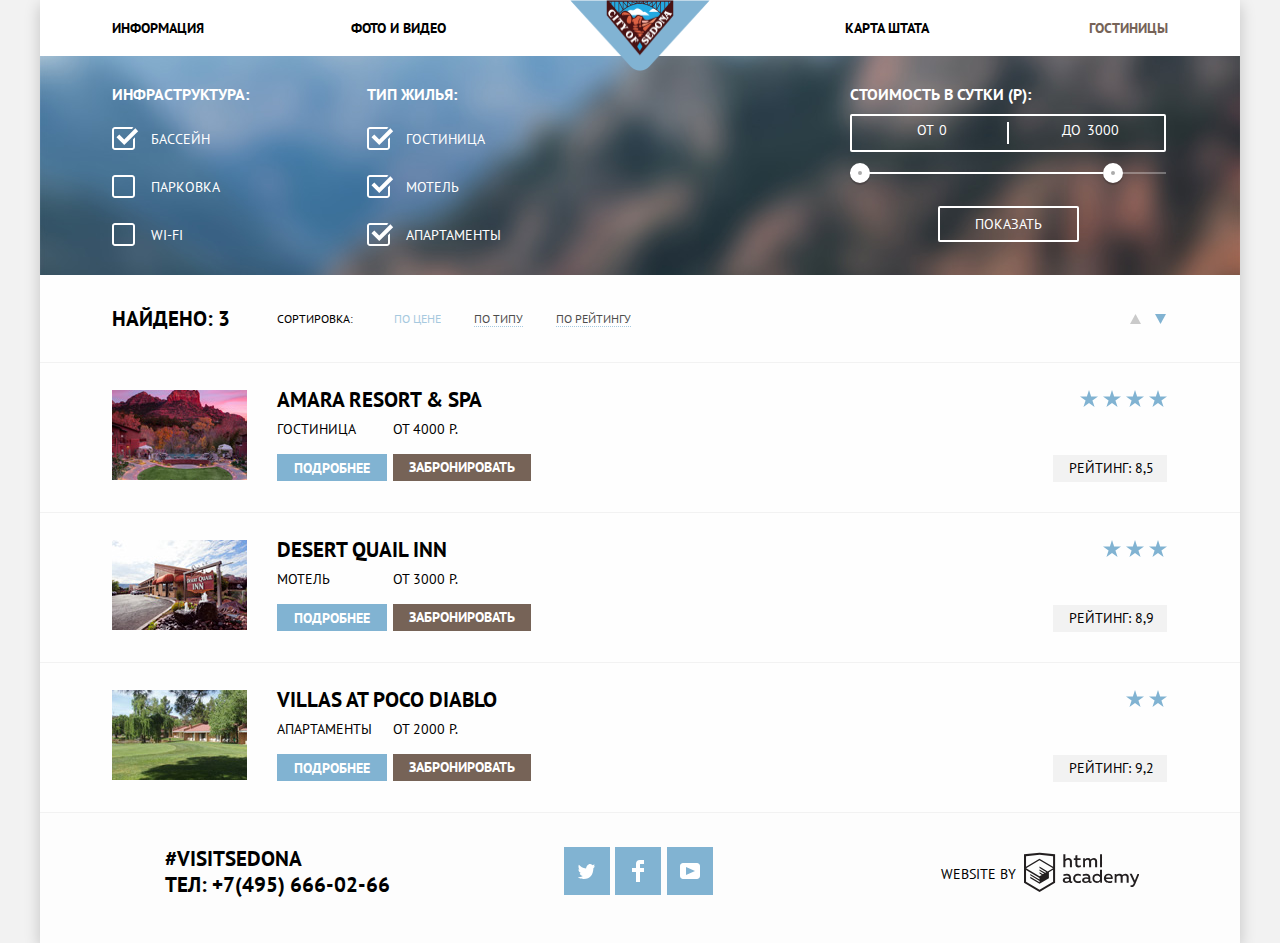
==== sedona-hotels.html @ 686f6429 "футер переполнение" ====
<!DOCTYPE html>
<html lang="ru">
  <head>
    <meta charset="utf-8">
    <title>HTML Academy: отели Седоны</title>
    <link href="https://fonts.googleapis.com/css?family=PT+Sans:400,700&display=swap&subset=cyrillic" rel="stylesheet">
    <link href="css/normalize.css" rel="stylesheet">
    <link href="css/style.css" rel="stylesheet">
  </head>

  <body>
    <div class="container">
      <header>
        <nav class="main-navigation">
          <a class="main-header-logo" href="index.html"><img src="img/logo/logo.png" width="140" height="71" alt="City of Sedona"></a>
          <ul class="site-navigation">
            <li><a href="#">Информация</a></li>
            <li><a href="#">Фото и видео</a></li>
            <li><a href="#">Карта штата</a></li>
            <li class="nav-selected">Гостиницы</li>
          </ul>
        </nav>
      </header>
      <main>
        <h1 class="visually-hidden">Гостиницы Седоны</h1>
        <section class="filter-form">
          <h2 class="visually-hidden">Фильтр гостиниц</h2>
            <form action="sedona-hotels.html" method="get">
              <fieldset>
                <legend>Инфраструктура:</legend>
                <div class="filter-item">
                  <label for="pool" class="form-checkbox">Бассейн
                    <input id="pool" type="checkbox" name="pool" class="visually-hidden" checked>
                    <span class="checkbox-indicator"></span>
                  </label>
                </div>
                <div class="filter-item">
                <label for="parking" class="form-checkbox">Парковка
                  <input id="parking" type="checkbox" class="visually-hidden" name="parking">
                  <span class="checkbox-indicator"></span>
                </label>
                </div>
                <div class="filter-item">
                <label for="wi-fi" class="form-checkbox">Wi-Fi
                    <input id="wi-fi" type="checkbox" class="visually-hidden" name="wi-fi">
                    <span class="checkbox-indicator"></span>
                </label>
                </div>
              </fieldset>
              <fieldset>
                <legend>Тип жилья:</legend>
                <div class="filter-item">
                <label for="hotel" class="form-checkbox">Гостиница
                  <input id="hotel" type="checkbox" class="visually-hidden" name="hotel" checked>
                  <span class="checkbox-indicator"></span>
                </label>
                </div>
                <div class="filter-item">
                <label for="motel" class="form-checkbox">Мотель
                  <input id="motel" type="checkbox" class="visually-hidden" name="motel" checked>
                  <span class="checkbox-indicator"></span>
                </label>
                </div>
                <div class="filter-item">
                <label for="apartments" class="form-checkbox">Апартаменты
                  <input id="apartments" type="checkbox" class="visually-hidden" name="apartments" checked>
                  <span class="checkbox-indicator"></span>
                </label>
                </div>
              </fieldset>
              <div class="filter-range">
                <div class="filter-range-title">
                  <p>Стоимость в сутки (р):</p>
                </div>
                <div class="price-controls">
                  <label class="min-price" for="initial-number">от <input id="initial-number" type="number" name="initial-number" value="0">
                  </label>
                  <label class="max-price" for="finite-number">до <input id="finite-number" type="number" name="finite-number" value="3000">
                  </label>
                </div>
                <div class="range-controls">
                  <div class="scale">
                    <div class="bar"></div>
                  </div>
                  <div class="range-toggle range-toggle-min"></div>
                  <div class="range-toggle range-toggle-max"></div>
                </div>
                <button class="btn-transparent" type="submit">Показать</button>
              </div>
            </form>
        </section>
        <section class ="results"> <!-- результаты поиска и сортировка -->
          <h3>Найдено: 3</h3>
              <h4>Сортировка:</h4>
              <ul class="sorting-list">
                <li><a class="sort-selected">По цене</a></li>
                <li><a href="#">По типу</a></li>
                <li><a href="#">По рейтингу</a></li>
              </ul>
          <div class="sorting-buttons">
            <a class="sorting-item" href="#">
              <span class="visually-hidden">сортировка от наименьшего к наибольшему</span>
              <svg xmlns="http://www.w3.org/2000/svg" width="11" height="10" viewBox="0 0 11 10">
                <path fill="#cacaca" d="M5.5 0L0 10h11z"/></svg>
              </a>
            <a class="sorting-item sorting-item-selected" href="#">
              <span class="visually-hidden">сортировка от наибольшего к наименьшему</span>
              <svg xmlns="http://www.w3.org/2000/svg" width="11" height="10" viewBox="0 0 11 10">
                  <path fill="#cacaca" d="M5.5 10L0 0h11"/></svg>
            </a>
          </div>
        </section>
        <section class="all-found-hotels">
          <h2 class="visually-hidden">Найденные гостиницы</h2>
          <article class="found-hotel">
            <figure>
              <a href="#"><img src="img/content/hotel-amara.jpg" width="135" height="90" alt="Amara Resort & Spa"></a>
            </figure>
            <div class="description-hotel">
              <h3><a class="name-hotel" href="#">Amara Resort & Spa</a></h3>
              <div class="columns-container">  <!-- общий флекс-контейнер -->
                <div class="column-1">
                  <p class="type-hotel">Гостиница</p>
                  <a class="blue-button blue-button-detail" href="#">Подробнее</a>
                </div>
                <div class="column-2">
                  <p class="price">от 4000 р.</p>
                  <button class="brown-button" type="button">Забронировать</button>
                </div>
              </div>
            </div>
            <div class="rating">
              <ul aria-label="4 звезды">
                <li><svg xmlns="http://www.w3.org/2000/svg" width="18" height="17" viewBox="0 0 18 17"><path fill="#81B3D2" d="M9.002 0l2.126 6.494h6.877l-5.564 4.012L14.566 17l-5.564-4.013L3.438 17l2.126-6.494L0 6.494h6.878z"/></svg></li>
                <li><svg xmlns="http://www.w3.org/2000/svg" width="18" height="17" viewBox="0 0 18 17"><path fill="#81B3D2" d="M9.002 0l2.126 6.494h6.877l-5.564 4.012L14.566 17l-5.564-4.013L3.438 17l2.126-6.494L0 6.494h6.878z"/></svg></li>
                <li><svg xmlns="http://www.w3.org/2000/svg" width="18" height="17" viewBox="0 0 18 17"><path fill="#81B3D2" d="M9.002 0l2.126 6.494h6.877l-5.564 4.012L14.566 17l-5.564-4.013L3.438 17l2.126-6.494L0 6.494h6.878z"/></svg></li>
                <li><svg xmlns="http://www.w3.org/2000/svg" width="18" height="17" viewBox="0 0 18 17"><path fill="#81B3D2" d="M9.002 0l2.126 6.494h6.877l-5.564 4.012L14.566 17l-5.564-4.013L3.438 17l2.126-6.494L0 6.494h6.878z"/></svg></li>
              </ul>
              <p class="rating-nmb">Рейтинг: 8,5</p>
            </div>
          </article>
          <article class="found-hotel">
            <figure>
              <a href="#"><img src="img/content/hotel-desert.jpg" width="135" height="90" alt="Desert Quail Inn"></a>
            </figure>
              <div class="description-hotel">
                <h3><a class="name-hotel" href="#">Desert Quail Inn</a></h3>
                  <div class="columns-container">  <!-- общий флекс-контейнер -->
                    <div class="column-1">
                      <p class="type-hotel">Мотель</p>
                      <a class="blue-button blue-button-detail" href="#">Подробнее</a>
                    </div>
                    <div class="column-2">
                      <p class="price">от 3000 р.</p>
                      <button class="brown-button" type="button">Забронировать</button>
                    </div>
                  </div>
              </div>
              <div class="rating">
                <ul aria-label="3 звезды">
                  <li><svg xmlns="http://www.w3.org/2000/svg" width="18" height="17" viewBox="0 0 18 17"><path fill="#81B3D2" d="M9.002 0l2.126 6.494h6.877l-5.564 4.012L14.566 17l-5.564-4.013L3.438 17l2.126-6.494L0 6.494h6.878z"/></svg></li>
                  <li><svg xmlns="http://www.w3.org/2000/svg" width="18" height="17" viewBox="0 0 18 17"><path fill="#81B3D2" d="M9.002 0l2.126 6.494h6.877l-5.564 4.012L14.566 17l-5.564-4.013L3.438 17l2.126-6.494L0 6.494h6.878z"/></svg></li>
                  <li><svg xmlns="http://www.w3.org/2000/svg" width="18" height="17" viewBox="0 0 18 17"><path fill="#81B3D2" d="M9.002 0l2.126 6.494h6.877l-5.564 4.012L14.566 17l-5.564-4.013L3.438 17l2.126-6.494L0 6.494h6.878z"/></svg></li>
                </ul>
                <p class="rating-nmb">Рейтинг: 8,9</p>
              </div>
          </article>
          <article class="found-hotel">
            <figure>
              <a href="#"><img src="img/content/hotel-villas.jpg" width="135" height="90" alt="Villas at Poco Diablo"></a>
            </figure>
            <div class="description-hotel">
              <h3><a class="name-hotel" href="#">Villas at Poco Diablo</a></h3>
                <div class="columns-container">  <!-- общий флекс-контейнер -->
                  <div class="column-1">
                    <p class="type-hotel">Апартаменты</p>
                    <a class="blue-button blue-button-detail" href="#">Подробнее</a>
                  </div>
                  <div class="column-2">
                    <p class="price">от 2000 р.</p>
                    <button class="brown-button" type="button">Забронировать</button>
                  </div>
                </div>
            </div>
              <div class="rating">
                <ul aria-label="2 звезды">
                  <li><svg xmlns="http://www.w3.org/2000/svg" width="18" height="17" viewBox="0 0 18 17"><path fill="#81B3D2" d="M9.002 0l2.126 6.494h6.877l-5.564 4.012L14.566 17l-5.564-4.013L3.438 17l2.126-6.494L0 6.494h6.878z"/></svg></li>
                  <li><svg xmlns="http://www.w3.org/2000/svg" width="18" height="17" viewBox="0 0 18 17"><path fill="#81B3D2" d="M9.002 0l2.126 6.494h6.877l-5.564 4.012L14.566 17l-5.564-4.013L3.438 17l2.126-6.494L0 6.494h6.878z"/></svg></li>
                </ul>
                <p class="rating-nmb">Рейтинг: 9,2</p>
              </div>
          </article>

        </section>
      </main>
      <footer class="main-footer">
          <p class="footer-contacts">
            #visitSEDONA <br>
            <a href="tel:+74956660266">Тел: +7(495) 666-02-66</a>
          </p>
            <ul class="footer-social-list">
              <li>
                <a class="social-button" href="#">
                  <span class="visually-hidden">Twitter</span>
                  <svg xmlns="http://www.w3.org/2000/svg" xmlns:xlink="http://www.w3.org/1999/xlink" width="17" height="15" viewBox="0 0 17 15">
                      <image width="17" height="15"/>
                      <path fill="#FFF" d="M10.95.144c1.685-.496 2.984.27 3.577 1.179.673-.231 1.331-.481 2.011-.708a2.345 2.345 0 0 1-.857 1.768c.685.17 1.304-.491 1.304-.491-.169 1-1.006 1.788-1.563 2.024-.231 6.75-3.175 11.217-10.077 11.082h-.446c-.41 0-4.164-.46-4.898-1.887 2.271.196 3.893-.422 4.693-1.177-.96-.3-2.679-.477-2.979-2.95.349.106.564.228 1.19.119C1.705 8.247.374 7.53.448 5.33c.285.328 1.067.536 1.34.472C1.085 5.561-.182 2.442.894.85c1.818 1.854 3.735 3.606 7.152 3.773C8.254 2.33 9.183.793 10.95.144z"/>
                  </svg>
                </a>
              </li>
              <li>
                <a class="social-button" href="#">
                  <span class="visually-hidden">Facebook</span>
                  <svg xmlns="http://www.w3.org/2000/svg" width="12" height="22" viewBox="0 0 12 22">
                    <path fill="#FFF" d="M12 4V0H8a4 4 0 0 0-4 4v4H0v4h4v10h4V12h4V8H8V4h4z"/>
                  </svg>
                </a>
              </li>
              <li>
                <a class="social-button" href="#">
                  <span class="visually-hidden">YouTube</span>
                  <svg xmlns="http://www.w3.org/2000/svg" xmlns:xlink="http://www.w3.org/1999/xlink" width="20" height="16" viewBox="0 0 20 16">
                    <image width="20" height="16" />
                    <path fill="#FFF" d="M17 0H3C1.35 0 0 1.35 0 3v10c0 1.65 1.35 3 3 3h14c1.65 0 3-1.35 3-3V3c0-1.65-1.35-3-3-3zM6.027 11.998V4.002L15.014 8l-8.987 3.998z"/>
                  </svg>
                </a>
              </li>
            </ul>
          <p class="footer-copyright">
            <span>
              Website by
            </span>
            <a class="footer-copyright-link" href="https://htmlacademy.ru/intensive/htmlcss" target="_blank">
              <!-- <img src="img/logo/logo-htmla.svg" width ="115" height="41" alt="HTML-Academia"> -->
              <span class="visually-hidden">HTML-Academia</span>
              <svg xmlns="http://www.w3.org/2000/svg" data-name="Layer 1" width="115" height="41" viewBox="0 0 113 39">
                  <path fill="#231f20" d="M46.84 28.22a2.07 2.07 0 0 0 .58-.11v1.4a3.41 3.41 0 0 1-1.24.22 1.75 1.75 0 0 1-1.75-1 5.08 5.08 0 0 1-3.3 1.13c-1.59 0-3.06-.87-3.06-2.68 0-2.24 2.08-2.93 3.9-2.93a11.63 11.63 0 0 1 2.28.26v-.31c0-1.09-.8-1.86-2.3-1.86a7.79 7.79 0 0 0-3.15.67v-1.79a10.72 10.72 0 0 1 3.35-.58c2.48 0 4 1.18 4 3.83v3.14a.57.57 0 0 0 .69.61zm-6.76-1.19a1.42 1.42 0 0 0 1.64 1.29 3.56 3.56 0 0 0 2.53-1v-1.51a10.21 10.21 0 0 0-1.9-.22c-1.1.01-2.27.35-2.27 1.45zM53.06 20.62a5.29 5.29 0 0 1 2.7.67v1.79a4.28 4.28 0 0 0-2.42-.73 2.89 2.89 0 1 0 0 5.76 5.26 5.26 0 0 0 2.55-.67v1.8a6.58 6.58 0 0 1-2.9.6 4.42 4.42 0 0 1-4.72-4.54 4.54 4.54 0 0 1 4.79-4.68zM65.84 28.22a2.07 2.07 0 0 0 .58-.11v1.4a3.41 3.41 0 0 1-1.24.22 1.75 1.75 0 0 1-1.75-1 5.08 5.08 0 0 1-3.3 1.13c-1.59 0-3.06-.87-3.06-2.68 0-2.24 2.08-2.93 3.9-2.93a11.63 11.63 0 0 1 2.28.26v-.31c0-1.09-.8-1.86-2.3-1.86a7.79 7.79 0 0 0-3.15.67v-1.79a10.72 10.72 0 0 1 3.35-.58c2.48 0 4 1.18 4 3.83v3.14a.57.57 0 0 0 .69.61zm-6.76-1.19a1.42 1.42 0 0 0 1.64 1.29 3.56 3.56 0 0 0 2.53-1v-1.51a10.21 10.21 0 0 0-1.9-.22c-1.11.01-2.27.35-2.27 1.45zM76.67 16.85v12.76h-1.76v-1.39a4.07 4.07 0 0 1-3.35 1.62 4.62 4.62 0 0 1 0-9.22 4 4 0 0 1 3.15 1.37v-5.14h2zm-4.76 5.48a2.9 2.9 0 0 0 0 5.8 3 3 0 0 0 2.79-1.84v-2.13a3.06 3.06 0 0 0-2.79-1.83zM82.99 20.62c3.48 0 4.68 2.81 4.12 5.34h-6.58c.22 1.57 1.75 2.22 3.35 2.22a6.41 6.41 0 0 0 2.77-.62v1.68a7.5 7.5 0 0 1-3.14.6c-2.68 0-5-1.53-5-4.61a4.39 4.39 0 0 1 4.48-4.61zm.09 1.62a2.39 2.39 0 0 0-2.57 2.26h4.85a2.06 2.06 0 0 0-2.28-2.26zM89.1 29.61v-8.75h1.73v1.09a4 4 0 0 1 2.92-1.33 3 3 0 0 1 2.73 1.4 4.33 4.33 0 0 1 3.06-1.4 3.21 3.21 0 0 1 3.32 3.52v5.47h-2V24.2a1.67 1.67 0 0 0-1.73-1.84 2.94 2.94 0 0 0-2.17 1.18V29.61h-2V24.2a1.67 1.67 0 0 0-1.73-1.84 3.11 3.11 0 0 0-2.32 1.35v5.91h-2zM111.47 20.86h2l-4.1 9.93c-.95 2.28-2.19 3-3.52 3a5 5 0 0 1-1.15-.15v-1.66a3 3 0 0 0 .89.13c.95 0 1.66-.67 2.17-2l.18-.44-4.16-8.82h2.13l3 6.6zM40.66 1.53v5a4 4 0 0 1 2.83-1.2A3.41 3.41 0 0 1 47.1 8.9v5.41h-2V9.15a1.9 1.9 0 0 0-2-2.1 3.08 3.08 0 0 0-2.44 1.46v5.8h-2V1.53h2zM52.43 2.42v3.12h3.17v1.71h-3.17v4c0 1.15.53 1.53 1.66 1.53a4.71 4.71 0 0 0 1.77-.35v1.68a7.14 7.14 0 0 1-2.35.38 2.68 2.68 0 0 1-3-2.88V7.23h-1.6V5.52h1.57V2.88zM58.1 14.29V5.54h1.73v1.09a4 4 0 0 1 2.92-1.33 3 3 0 0 1 2.73 1.4 4.33 4.33 0 0 1 3.06-1.4 3.21 3.21 0 0 1 3.32 3.52v5.47h-2V8.88a1.67 1.67 0 0 0-1.73-1.84 2.94 2.94 0 0 0-2.17 1.18V14.29h-2V8.88a1.67 1.67 0 0 0-1.73-1.84 3.11 3.11 0 0 0-2.32 1.35v5.91h-2zM74.72 1.52h1.95v12.76h-1.95zM15.44.02h-.16L0 1.62v28l15.28 9.09 15.28-9.09v-28zm13.12 28.45l-13.28 7.9L2 28.47V16.99l13.22 7.87v1.43l-9.07-5.4v1.38l9.11 5.47v1.46l-9.1-5.42v1.38l9.11 5.47 9.19-5.5V19.22l4.1-2.45v11.67zm0-13.16l-3.65 2.14-1.68 1-8-4.76v1.38l6.84 4.07h-.06l-.15.09-1 .57-5.64-3.36v1.38l4.45 2.65-1.05.7-3.36-2v1.38l2.21 1.3-2.25 1.35-13.16-7.82 13.17-7.92zm0-1.39L15.21 6.05l-13.2 7.86V3.41l13.28-1.39 13.28 1.39v10.51z"/>
              </svg>
            </a>
          </p>
      </footer>
    </div>
  </body>
</html>
---- css/style.css ----
/* prefixed by https://autoprefixer.github.io (PostCSS: v7.0.26, autoprefixer: v9.7.3) */

body {
  margin: 0;
  padding: 0;

  font-family: "PT Sans", Arial, sans-serif;
  font-size: 14px;
  line-height: 1.86;
  font-weight: 400;
  color: #000000;
  text-transform: uppercase;
  background-color: #f2f2f2;
}

a {
  text-decoration: none;
}

.visually-hidden {
  position: absolute;
  clip: rect(0 0 0 0);
  width: 1px;
  height: 1px;
  margin: -1px;
}

.container {
  position: relative;
  margin: 0 auto;
  width: 1200px;
  box-shadow: 0px 5px 15px 0 rgba(0,1,1,0.2);
}

.brown-button {
  font-family: "PT Sans", Arial, sans-serif;
  text-transform: uppercase;
  /* font-size: 14px; */
  line-height: 1.5;
  font-weight: 700;
  outline: none;
  color: #ffffff;
  text-align: center;
  background-color: #766357;
  border: none;
  display: inline-block;
  vertical-align: top;
  height: 27px;
  padding-left: 16px;
  padding-right: 16px;
}

.blue-button {
  font-family: "PT Sans", Arial, sans-serif;
  text-transform: uppercase;
  font-size: 14px;
  line-height: 1.5;
  font-weight: 700;
  outline: none;
  color: #ffffff;
  text-align: center;
  background-color: #81b3d2;
  border: none;
  display: inline-block;
  vertical-align: top;
}

.main-navigation {
  color: #000000;
  font-weight: 700;
  background-color: #ffffff;
  position: relative;
  z-index: 1;
}

.nav-selected {
  color: #766357;
  font-weight: 700;
}

.site-navigation {
  display: flex;
  flex-wrap: wrap;
  list-style: none;
  margin: 0;
  padding: 0;
  padding-top: 15px;
  padding-bottom: 15px;
  margin-top: -71px;
  justify-content: flex-start;
  align-items: center;
}

.site-navigation a {
  font-weight: 700;
  color: inherit;
}

.site-navigation li {
  flex-basis: 239px;
}

.site-navigation li:nth-child(4n + 1) {
  padding-left: 72px;
  text-align: left;
}

.site-navigation li:nth-child(4n + 2) {
  text-align: left;
}

.site-navigation li:nth-child(4n + 3) {
  text-align: right;
  margin-left: 100px;
}

.site-navigation li:nth-child(4n + 4) {
  text-align: right;
}

.site-navigation a:hover,
.site-navigation a:focus {
  color: #81b3d2;
}

.site-navigation a:active {
  color: #000000;
  opacity: 0.3;
}

.main-header-logo {
  display: block;
  margin: 0 auto;
  width: 140px;
  height: 71px;
}

.welcome-sedona {
  position: relative;
  background-image: url("../img/bg/background-photo.jpg");
  background-repeat: no-repeat;
  background-position: center -82px;
  height: 508px;
  background-color: #3f86b0;
  background-size: cover;
  text-align: center;
}

.mask {
  position: absolute;
  background-repeat: no-repeat;
  bottom: 0;
  height: 57px;
  left: 0;
  right: 0;
  background-image: url("../img/bg/intro-mask.svg");
}

.welcome-sedona img {
  margin-top: 76px;
  width: 459px;
  height: 353px;
}

.about-sedona {
  text-align: center;
  background-color: #ffffff;
  padding-top: 61px;
  padding-bottom: 52px;
}

.about-sedona h1 {
  font-size: 21px;
  line-height: 1.24;
  font-weight: 700;
  margin-top: 0;
  margin-bottom: 27px;
}

.about-sedona p {
  margin: 0;
  padding: 0;
  width: 600px;
  margin-left: auto;
  margin-right: auto;
}

                                  /* преимущества Седоны  */
.reasons-list {
  padding: 0;
  margin: 0;
  list-style: none;
  line-height: 1.5;
  text-align: center;
  display: flex;
  flex-wrap: wrap;
}

.big-reason {
  min-height: 140px;
  flex-basis: 100%;
  display: flex;
  background-color: #81b3d2;
}


.description-column {          /* первая большая причина */
  margin: 0;
  line-height: 21px;
  color: #ffffff;
  /* width: 280px; */
  min-height: 140px;
  padding-top: 46px;
  padding-bottom: 30px;
  padding-left: 48px;
  padding-right: 48px;
  flex-grow: 1;
}

.description-column h2 {
  margin: 0;
  padding: 0;
  font-size: 21px;
  font-weight: 700;
  width: 160px;
  margin-left: auto;
  margin-right: auto;
  margin-bottom: 28px;
}

.reason-number {
  margin: 0;
  margin-bottom: 20px;
}

.reason-text {
  margin: 0;
  padding: 0;
}

.big-reason-img {
  vertical-align: top;
}

.big-reason-advantages,
.small-reason {
  /* flex-basis: 400px; */
  box-sizing: border-box;
}

.big-reason-advantages {
  background-color: #ffffff;
  width: 400px;
  padding-top: 155px;
  padding-bottom: 80px;
  padding-left: 55px;
  padding-right: 55px;
}

.big-reason-advantages h3 {
  margin: 0;
  font-size: 21px;
  font-weight: 700;
  margin-bottom: 20px;
}

.big-reason-advantages p {
  margin: 0;
}

.big-reason-advantages-housing {
  background-image: url(../img/bg/icon-reason1.svg);
  background-repeat: no-repeat;
  background-position: top 60px center;
}

.big-reason-advantages-food {
  background-image: url(../img/bg/icon-reason3.svg);
  background-repeat: no-repeat;
  background-position: top 60px center;
}

.big-reason-advantages-souvenirs {
  background-image: url(../img/bg/icon-reason2.svg);
  background-repeat: no-repeat;
  background-position: top 60px center;
}

.small-reason {
  background-color: #eeeeee;
  width: 400px;
  padding-top: 50px;
  padding-bottom: 60px;
  padding-left: 65px;
  padding-right: 65px;
}

.small-reason h3 {
  margin: 0;
  line-height: 1;
  font-size: 21px;
  font-weight: 700;
  padding-left: 58px;
  padding-right: 58px;
  margin-bottom: 23px;
}

.small-reason p {
  margin: 0;
}

.small-reason .reason-number {
  margin-bottom: 20px;
}

.hotel-search {
  position: relative;
  text-align: center;
  padding-top: 52px;
  background-color: #ffffff;
}

.hotel-search h2 {
  margin: 0;
  padding: 0;
  font-size: 30px;
  line-height: 36px;
  font-weight: 700;
}

.hotel-search-text {
  margin: 0;
  padding: 0;
  margin-top: 23px;
  line-height: 24px;
  font-weight: 400;
}

.brown-button-big {
  font-size: 21px;
  margin-top: 45px;
  height: 88px;
  width: 568px;
  cursor: pointer;
}

.search-form {
  margin: 0;
  padding: 0;
  position: absolute;
  top: 100%;
  left: 50%;
  margin-left: -284px;
  display: flex;
  flex-wrap: wrap;
  align-content: flex-start;
  align-items: stretch;
  background-color: #ffffff;
  text-align: left;
  padding-top: 52px;
  padding-bottom: 40px;
  padding-left: 55px;
  padding-right: 55px;
  width: 458px;
  min-height: 300px;
  box-shadow: 0px 7px 15px 0 rgba(0, 1, 1, 0.15);
}

.search-form input {
  height: 36px;
  text-transform: uppercase;
}

.search-form-item {
  margin: 0;
  padding: 0;
  margin-bottom: 28px;
  position: relative;
  display: flex;
  flex-basis: 100%;
  justify-content: space-between;
  align-items: center;
}

.search-form-item input{
  padding: 0;
  width: 298px;
  margin-left: 9px;
  padding-right: 35px;
  padding-left: 8px;
}

::-webkit-input-placeholder {
  color: #000000;
}

::-moz-placeholder {
  color: #000000;
}

::-ms-input-placeholder {
  color: #000000;
}

:-ms-input-placeholder {
  color: #000000;
}

.search-form input::-webkit-outer-spin-button,
.search-form input::-webkit-inner-spin-button {
  -webkit-appearance: none;
}

.input-calendar {
  outline: none;
  border: none;
  margin: 0;
  padding: 0;
  width: 30px;
  height: 38px;
  position: absolute;
  right: 5px;
  top: 0;
  margin-top: 2px;
  background-color: transparent;
  fill: #a9a9a9;
  cursor: pointer;
}

.input-calendar:hover,
.input-calendar:focus {
  background-color: transparent;
  fill: #231f20;
}

.input-calendar:active {
  background-color: transparent;
  fill: #81b3d2;
}

.people-counter {
  display: flex;
  align-items: center;
  justify-content: space-between;
  flex-basis: 50%;
  margin: 0;
  padding: 0;
  min-height: 38px;
  margin-bottom: 55px;
  flex-grow: 1;
}

.people-counter-container {
  display: flex;
  justify-content: flex-start;
  align-items: center;
}

.people-counter input{
  padding: 0;
  width: 36px;
  height: 34px;
  text-align: center;
}

.people-counter:nth-child(2n + 1) label {
  margin-left: 50px;
}

.people-counter button {
  outline: none;
  border: none;
  background-color: #f2f2f2;
  width: 38px;
  height: 38px;
  color: #a9a9a9;
  font-size: 26px;
  font-weight: 800;
  cursor: pointer;
}

.people-counter button:hover,
.people-counter button:focus {
  color: #231f20;
}

.people-counter button:active {
  color: #81b3d2
}

.hotel-search label {
  font-weight: 700;
}

.hotel-search input {
  font-family: "PT Sans", Arial, sans-serif;
  font-size: 14px;
  line-height: 26px;
  font-weight: 700;
  outline: none;
  background-color: #f2f2f2;
  border: 2px solid #f2f2f2;
}

.hotel-search input:hover {
  background-color: #ebebeb;
  border: 2px solid #ebebeb;
}

.hotel-search input:focus {
  background-color: #ffffff;
  border: 2px solid #e5e5e5;
}

.brown-button:hover,
.brown-button:focus {
  background-color: #604e43;
}

.brown-button:active {
  background-color: #503e33;
  color: rgba(255, 255, 255, 0.3);
}

.column-2 .brown-button {
  margin-top: 14px;
}

.blue-button-detail {
  height: 20px;
  margin-top: 14px;
  padding-left: 17px;
  padding-right: 17px;
  padding-top: 4px;
   padding-bottom: 3px;
}

.blue-button-big {
  font-size: 21px;
  padding-top: 12px;
  padding-bottom: 14px;
  width: 100%;
  cursor: pointer;
}

.blue-button:hover,
.blue-button:focus {
  background-color: #669ec0;
}

.blue-button:active {
  background-color: #5496bd;
  color: rgba(255, 255, 255, 0.3);
}

.main-footer {
  display: flex;
  justify-content: center;
  align-items: flex-start;
  padding-top: 33px;
  padding-bottom: 42px;
  padding-left: 125px;
  padding-right: 101px;
  background-color: rgba(254, 254, 254, 0.9);
  min-height: 50px;
}

.index-footer {
  position: absolute;
  bottom: 0;
  right: 0;
  left: 0;
}

.footer-contacts {
  font-size: 21px;
  font-weight: 700;
  line-height: 1.24;
  width: 370px;
  padding: 0;
  margin: 0;
  margin-right: 170px;
}

.footer-contacts a {
  color: #000000;
}

.footer-social-list {
  text-align: center;
  align-self: center;
  list-style: none;
  margin: 0;
  padding: 0;
  display: flex;
  width: 241px;
  flex-wrap: wrap;
  justify-content: space-between;
}

.social-button {
  display: flex;
  width: 46px;
  height: 48px;
  align-items: center;
  justify-content: center;
  background-color: #81b3d2;
  margin-bottom: 5px;
}

.social-button:hover,
.social-button:focus {
  background-color: #669ec0;
}

.social-button:active {
  background-color: #5496bd;
}

.social-button:active path {
  opacity: 0.3;
}

.footer-copyright {
  display: flex;
  align-items: center;
  margin: 0;
  width: 320px;
  margin-left: 228px;
  text-align: center;
  align-self: center;
}

.footer-copyright span {
  margin-right: 8px;
  min-width: 75px;
}

.footer-copyright-link {
  display: block;
  margin-top: 6px;
}

.footer-copyright-link:hover path,
.footer-copyright-link:focus path {
  fill: #81b3d2;
}

.footer-copyright-link:active path {
  fill: #bdbbbc
}

/* Для страницы sedona-hotels*/

.filter-form {
  background-image: url(../img/bg/filter-background.jpg);
  min-height: 165px;
  background-color: #4a789d;
  background-repeat: no-repeat;
  background-position: center -295px;
  /* background-size: cover; */
  padding-left: 72px;
  padding-right: 74px;
  padding-top: 28px;
  padding-bottom: 5px;
}

.filter-form form {
  display: flex;
}

.filter-form p {
  margin: 0;
  padding: 0;
}

.filter-form legend {
  font-size: 16px;
  font-weight: 700;
  line-height: 1.31;
  color: #ffffff;
  margin-bottom: 21px;
}

.filter-form label {
  color: #ffffff;
}

.filter-form fieldset {
  margin: 0;
  padding: 0;
  border: 0 none;
  flex-basis: 200px;
  margin-right: 55px;
}

                                    /* ЧЕКБОКСЫ */


.form-checkbox {
  padding-left: 39px;
  padding-top: 3px;
  padding-bottom: 3px;
  cursor: pointer;
  position: relative;
}

.form-checkbox input[type="checkbox"] + .checkbox-indicator {
  position: absolute;
  top: 0;
  left: 0;
  width: 27px;
  height: 23px;
  background-repeat: no-repeat;
  background-image: url(../img/icons/checkbox-off.svg);
}

.form-checkbox input[type="checkbox"]:checked + .checkbox-indicator {
  background-image: url(../img/icons/checkbox-on.svg);
}

.form-checkbox input[type="checkbox"]:focus + .checkbox-indicator {
  outline: 2px solid #6a6a6a;
}

.form-checkbox input[type="checkbox"]:disabled + .checkbox-indicator {
  background-image: url(../img/icons/checkbox-off-disabled.svg);
}

.form-checkbox input[type="checkbox"]:checked:disabled + .checkbox-indicator {
  background-image: url(../img/icons/checkbox-on-disabled.svg);
}

.filter-item {
  margin-bottom: 22px;
}


/* СЛОЖНЫЙ ФИЛЬТР */
.filter-range {
  width: 316px;
  color: #ffffff;
  margin-left: auto;
}

.filter-range-title {
  margin-bottom: 9px;
  font-weight: 600;
  font-size: 16px;
  line-height: 21px;
}

.price-controls {
  position: relative;
  height: 34px;
  margin-bottom: 20px;
  font-size: 0;
  border: 2px solid #ffffff;
  border-radius: 2px;
}

.price-controls::after {
  content: "";
  position: absolute;
  top: 50%;
  left: 50%;
  width: 2px;
  height: 22px;
  background: #ffffff;
  transform: translate(-50%, -50%);
}

.price-controls label {
  display: inline-block;
  font-size: 14px;
  vertical-align: center;
  cursor: pointer;
}

.price-controls .min-price {
  width: 90px;
  padding-left: 65px;
}

.price-controls .max-price {
  width: 90px;
  margin-left: 10px;
  padding-left: 45px;
}

.price-controls input {
  width: 50px;
  margin: 0;
  color: inherit;
  font: inherit;
  background: none;
  border: none;
}

.range-controls {
  position: relative;
  margin-bottom: 32px;
}

.range-controls .scale {
  height: 2px;
  background: rgba(255, 255, 255, 0.3);
}

.range-controls .bar {
  width: 80%;
  height: 2px;
  background: #ffffff;
}

.range-toggle {
  position: absolute;
  top: -9px;
  width: 4px;
  height: 4px;

  background: #ababab;
  border: 8px solid #ffffff;
  border-radius: 50%;
  box-shadow: 0 2px 1px 0 rgba(0, 1, 1, 0.2);
  cursor: pointer;
}

.range-toggle:hover {
  background: #1c4f80;
}

.range-toggle-min {
  left: 0;
}

.range-toggle-max {
  left: 80%;
}

.btn-transparent {
  display: block;
  margin: 0 auto;
  padding: 6px 35px;
  font-size: 14px;
  line-height: 20px;
  color: #ffffff;
  text-transform: uppercase;
  background: transparent;
  border: 2px solid #ffffff;
  border-radius: 2px;
  cursor: pointer;
}

.btn-transparent:hover {
  color: #000000;
  background: #ffffff;
}

/* ПОЛОСА С СОРТИРОВКОЙ */

.results {
  background-color: #fefefe;
  display: flex;
  align-items: center;
  padding-left: 72px;
  padding-right: 65px;
  padding-top: 31px;
  padding-bottom: 30px;
  border-bottom: 1px solid #f2f2f2;
}

.results h3 {
  margin: 0;
  font-size: 21px;
  font-weight: 700;
  line-height: 26px;
  text-align: left;
  width: 165px;
}

.results h4,
.sorting-list li {
  margin: 0;
  padding: 0;
  font-size: 12px;
  font-weight: 400;
  line-height: 18px;
  text-align: left;
}

.sorting-list {
  margin: 0;
  padding: 0;
  display: flex;
  flex-wrap: wrap;
  min-width: 400px;
  margin-right: auto;
}

.results h4{
  /* margin-left: 5px; */
  margin-right: 8px;
}

.sorting-list li {
  list-style: none;
  margin-left: 33px;
}

.sorting-list a {
  color: #000000;
  opacity: 0.7;
  border-bottom: 1px dotted #81b3d2;
}

.sorting-list .sort-selected {
  color: #81b3d2;
  border-color: transparent;
}

.sorting-list a:not(.sort-selected):hover,
.sorting-list a:not(.sort-selected):focus {
  color: #81b3d2;
}

.sorting-list a:not(.sort-selected):active {
  color: #000000;
  border-color: transparent;
}

.sorting-buttons {
  min-width: 45px;
}

.sorting-item:first-child {
  margin-right: 10px;
}

.sorting-item-selected path{
  fill: #81b3d2;
}

.sorting-item:hover path,
.sorting-item:focus path {
  fill: #000000;
}

.sorting-item:active path {
  fill: #81b3d2;
}

.description-hotel .name-hotel{
  color: #000000;
}

.description-hotel .name-hotel:hover,
.description-hotel .name-hotel:focus {
  color: #81b3d2;
}

.description-hotel .name-hotel:active {
  opacity: 0.3;
}

.found-hotel ul {
  list-style: none;
  margin: 0;
  padding: 0;
}

.all-found-hotels {
  background-color: #fefefe;
}

.found-hotel {
  display: flex;
  flex-direction: row;
  border-bottom: 1px solid #f2f2f2;
  justify-content: space-between;
  padding-left: 72px;
  padding-right: 73px;
  padding-top: 17px;
  padding-bottom: 24px;
}

.found-hotel figure {
  margin: 0;
  padding-top: 10px;
  /*margin-top: 30px;*/
}

.found-hotel h3 {
  margin: 0;
  padding: 0;
  /*margin-top: 30px;*/
}

.description-hotel {
  padding: 0;
  margin: 0;
  margin-left: 30px;
  margin-right: auto;
  margin-bottom: 7px;
  min-width: 260px;
}

.columns-container {
  margin: 0;
  padding: 0;
  display: flex;
}

.column-1 {
  margin: 0;
  padding: 0;
  min-height: 36px;
  -ms-grid-row-align: center;
      align-self: center;
  margin-right: 6px;
}

.description-hotel h3 {
  font-size: 21px;
  font-weight: 700;
}

.description-hotel p,
.rating {
  margin: 0;
  padding: 0;
  line-height: 21px;
}

.rating {
  margin: 0;
  padding: 0;
  padding-top: 10px;
  margin-bottom: 6px;
  display: flex;
  flex-direction: column;
  justify-content: space-between;
}

.rating ul {
  display: flex;
  list-style: none;
  justify-content: flex-end;
}

.rating li {
  padding-left: 5px;
}

.rating p {
  margin: 0;
  background-color: #f2f2f2;
  padding-top: 3px;
  padding-right: 13px;
  padding-bottom: 3px;
  padding-left: 16px;
}

.rating-nmb {
  margin: 0;
}
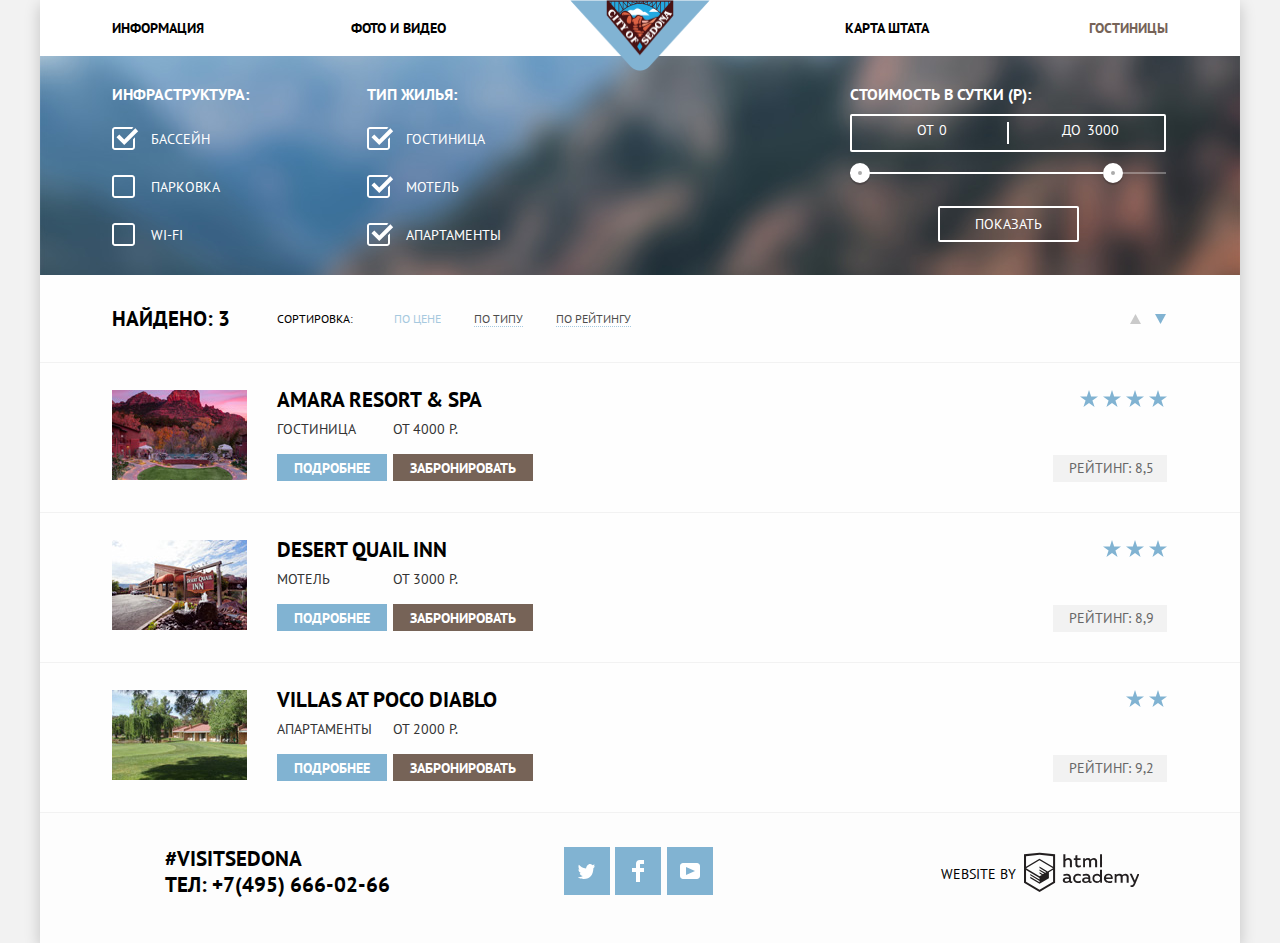
==== commit 4cc9678e: "для Б4, Б9 исправления" ====
--- a/sedona-hotels.html
+++ b/sedona-hotels.html
@@ -70,7 +70,7 @@
               </fieldset>
               <div class="filter-range">
                 <div class="filter-range-title">
-                  <p>Стоимость в сутки (р):</p>
+                  Стоимость в сутки (р):
                 </div>
                 <div class="price-controls">
                   <label class="min-price" for="initial-number">от <input id="initial-number" type="number" name="initial-number" value="0">
@@ -125,7 +125,7 @@
                 </div>
                 <div class="column-2">
                   <p class="price">от 4000 р.</p>
-                  <button class="brown-button" type="button">Забронировать</button>
+                  <a class="brown-button" type="button">Забронировать</a>
                 </div>
               </div>
             </div>
@@ -152,7 +152,7 @@
                     </div>
                     <div class="column-2">
                       <p class="price">от 3000 р.</p>
-                      <button class="brown-button" type="button">Забронировать</button>
+                      <a class="brown-button" type="button">Забронировать</a>
                     </div>
                   </div>
               </div>
@@ -178,7 +178,7 @@
                   </div>
                   <div class="column-2">
                     <p class="price">от 2000 р.</p>
-                    <button class="brown-button" type="button">Забронировать</button>
+                    <a class="brown-button" type="button">Забронировать</a>
                   </div>
                 </div>
             </div>
--- a/css/style.css
+++ b/css/style.css
@@ -1,4 +1,3 @@
-/* prefixed by https://autoprefixer.github.io (PostCSS: v7.0.26, autoprefixer: v9.7.3) */
 
 body {
   margin: 0;
@@ -35,7 +34,6 @@
 .brown-button {
   font-family: "PT Sans", Arial, sans-serif;
   text-transform: uppercase;
-  /* font-size: 14px; */
   line-height: 1.5;
   font-weight: 700;
   outline: none;
@@ -45,9 +43,12 @@
   border: none;
   display: inline-block;
   vertical-align: top;
-  height: 27px;
-  padding-left: 16px;
-  padding-right: 16px;
+  height: 20px;
+  padding-left: 17px;
+  padding-right: 17px;
+  padding-top: 4px;
+  padding-bottom: 3px;
+  cursor: pointer;
 }
 
 .blue-button {
@@ -170,9 +171,12 @@
 }
 
 .about-sedona h1 {
+  width: 450px;
   font-size: 21px;
   line-height: 1.24;
   font-weight: 700;
+  margin-left: auto;
+  margin-right: auto;
   margin-top: 0;
   margin-bottom: 27px;
 }
@@ -183,6 +187,7 @@
   width: 600px;
   margin-left: auto;
   margin-right: auto;
+  color: #333333;
 }
 
                                   /* преимущества Седоны  */
@@ -208,7 +213,6 @@
   margin: 0;
   line-height: 21px;
   color: #ffffff;
-  /* width: 280px; */
   min-height: 140px;
   padding-top: 46px;
   padding-bottom: 30px;
@@ -244,28 +248,29 @@
 
 .big-reason-advantages,
 .small-reason {
-  /* flex-basis: 400px; */
   box-sizing: border-box;
 }
 
 .big-reason-advantages {
   background-color: #ffffff;
   width: 400px;
-  padding-top: 155px;
+  padding-top: 160px;
   padding-bottom: 80px;
   padding-left: 55px;
   padding-right: 55px;
 }
 
 .big-reason-advantages h3 {
+  line-height: 1;
   margin: 0;
   font-size: 21px;
   font-weight: 700;
-  margin-bottom: 20px;
+  margin-bottom: 25px;
 }
 
 .big-reason-advantages p {
   margin: 0;
+  color: #333333;
 }
 
 .big-reason-advantages-housing {
@@ -278,6 +283,10 @@
   background-image: url(../img/bg/icon-reason3.svg);
   background-repeat: no-repeat;
   background-position: top 60px center;
+}
+
+.big-reason-advantages-food p {
+  width: 290px;
 }
 
 .big-reason-advantages-souvenirs {
@@ -307,6 +316,13 @@
 
 .small-reason p {
   margin: 0;
+  width: 270px;
+  color: #333333;
+}
+
+.small-reason:last-of-type p:not(.reason-number){
+  width: 250px;
+  margin-left: 10px;
 }
 
 .small-reason .reason-number {
@@ -334,6 +350,7 @@
   margin-top: 23px;
   line-height: 24px;
   font-weight: 400;
+  color: #333333;
 }
 
 .brown-button-big {
@@ -658,7 +675,6 @@
   background-color: #4a789d;
   background-repeat: no-repeat;
   background-position: center -295px;
-  /* background-size: cover; */
   padding-left: 72px;
   padding-right: 74px;
   padding-top: 28px;
@@ -684,6 +700,7 @@
 
 .filter-form label {
   color: #ffffff;
+  line-height: 1.86;
 }
 
 .filter-form fieldset {
@@ -1016,7 +1033,7 @@
   padding: 0;
   min-height: 36px;
   -ms-grid-row-align: center;
-      align-self: center;
+  align-self: center;
   margin-right: 6px;
 }
 
@@ -1029,7 +1046,8 @@
 .rating {
   margin: 0;
   padding: 0;
-  line-height: 21px;
+  line-height: 1.5;
+  color: #333333;
 }
 
 .rating {
@@ -1055,6 +1073,7 @@
 .rating p {
   margin: 0;
   background-color: #f2f2f2;
+  color: #666666;
   padding-top: 3px;
   padding-right: 13px;
   padding-bottom: 3px;
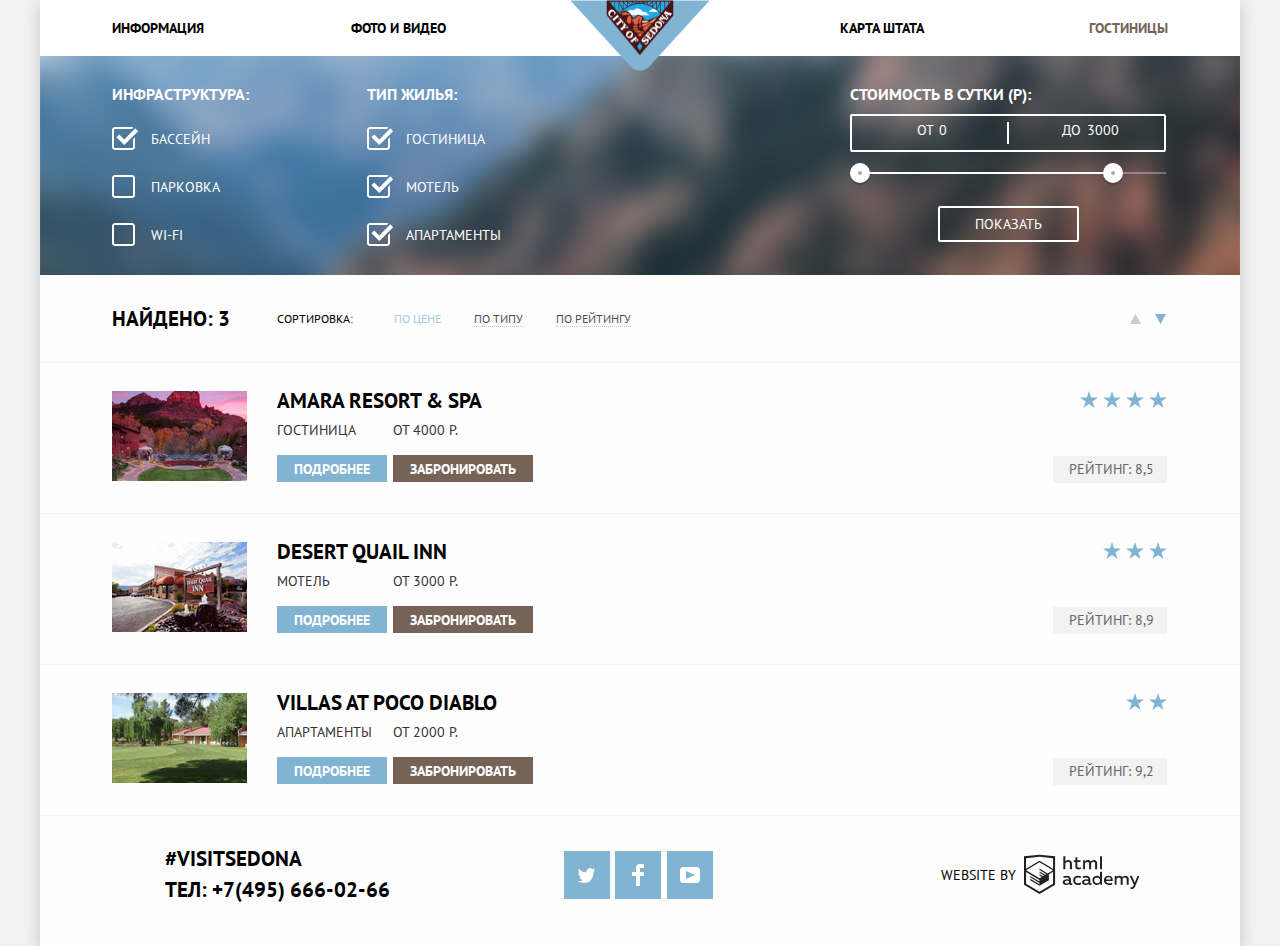
==== commit 14cdb6ac: "Б9-Б14" ====
--- a/sedona-hotels.html
+++ b/sedona-hotels.html
@@ -195,7 +195,7 @@
       </main>
       <footer class="main-footer">
           <p class="footer-contacts">
-            #visitSEDONA <br>
+            <span>#visitSEDONA</span> 
             <a href="tel:+74956660266">Тел: +7(495) 666-02-66</a>
           </p>
             <ul class="footer-social-list">
--- a/css/style.css
+++ b/css/style.css
@@ -112,11 +112,12 @@
 
 .site-navigation li:nth-child(4n + 3) {
   text-align: right;
-  margin-left: 100px;
+  margin-left: 95px;
 }
 
 .site-navigation li:nth-child(4n + 4) {
   text-align: right;
+  margin-left: 5px;
 }
 
 .site-navigation a:hover,
@@ -292,7 +293,7 @@
 .big-reason-advantages-souvenirs {
   background-image: url(../img/bg/icon-reason2.svg);
   background-repeat: no-repeat;
-  background-position: top 60px center;
+  background-position: top 55px center;
 }
 
 .small-reason {
@@ -374,7 +375,7 @@
   align-items: stretch;
   background-color: #ffffff;
   text-align: left;
-  padding-top: 52px;
+  padding-top: 53px;
   padding-bottom: 40px;
   padding-left: 55px;
   padding-right: 55px;
@@ -391,7 +392,7 @@
 .search-form-item {
   margin: 0;
   padding: 0;
-  margin-bottom: 28px;
+  margin-bottom: 27px;
   position: relative;
   display: flex;
   flex-basis: 100%;
@@ -402,7 +403,7 @@
 .search-form-item input{
   padding: 0;
   width: 298px;
-  margin-left: 9px;
+  margin-left: auto;
   padding-right: 35px;
   padding-left: 8px;
 }
@@ -411,7 +412,7 @@
   color: #000000;
 }
 
-::-moz-placeholder {
+input[type="text"]::-moz-placeholder {
   color: #000000;
 }
 
@@ -421,6 +422,15 @@
 
 :-ms-input-placeholder {
   color: #000000;
+}
+
+input[type='number'] {
+  -moz-appearance:textfield;
+}
+
+input::-webkit-outer-spin-button,
+input::-webkit-inner-spin-button {
+  -webkit-appearance: none;
 }
 
 .search-form input::-webkit-outer-spin-button,
@@ -574,7 +584,7 @@
   display: flex;
   justify-content: center;
   align-items: flex-start;
-  padding-top: 33px;
+  padding-top: 30px;
   padding-bottom: 42px;
   padding-left: 125px;
   padding-right: 101px;
@@ -603,12 +613,18 @@
   color: #000000;
 }
 
+.footer-contacts span {
+  display: block;
+  margin-bottom: 5px;
+}
+
 .footer-social-list {
   text-align: center;
   align-self: center;
   list-style: none;
   margin: 0;
   padding: 0;
+  margin-top: 5px;
   display: flex;
   width: 241px;
   flex-wrap: wrap;
@@ -997,7 +1013,7 @@
   justify-content: space-between;
   padding-left: 72px;
   padding-right: 73px;
-  padding-top: 17px;
+  padding-top: 18px;
   padding-bottom: 24px;
 }
 
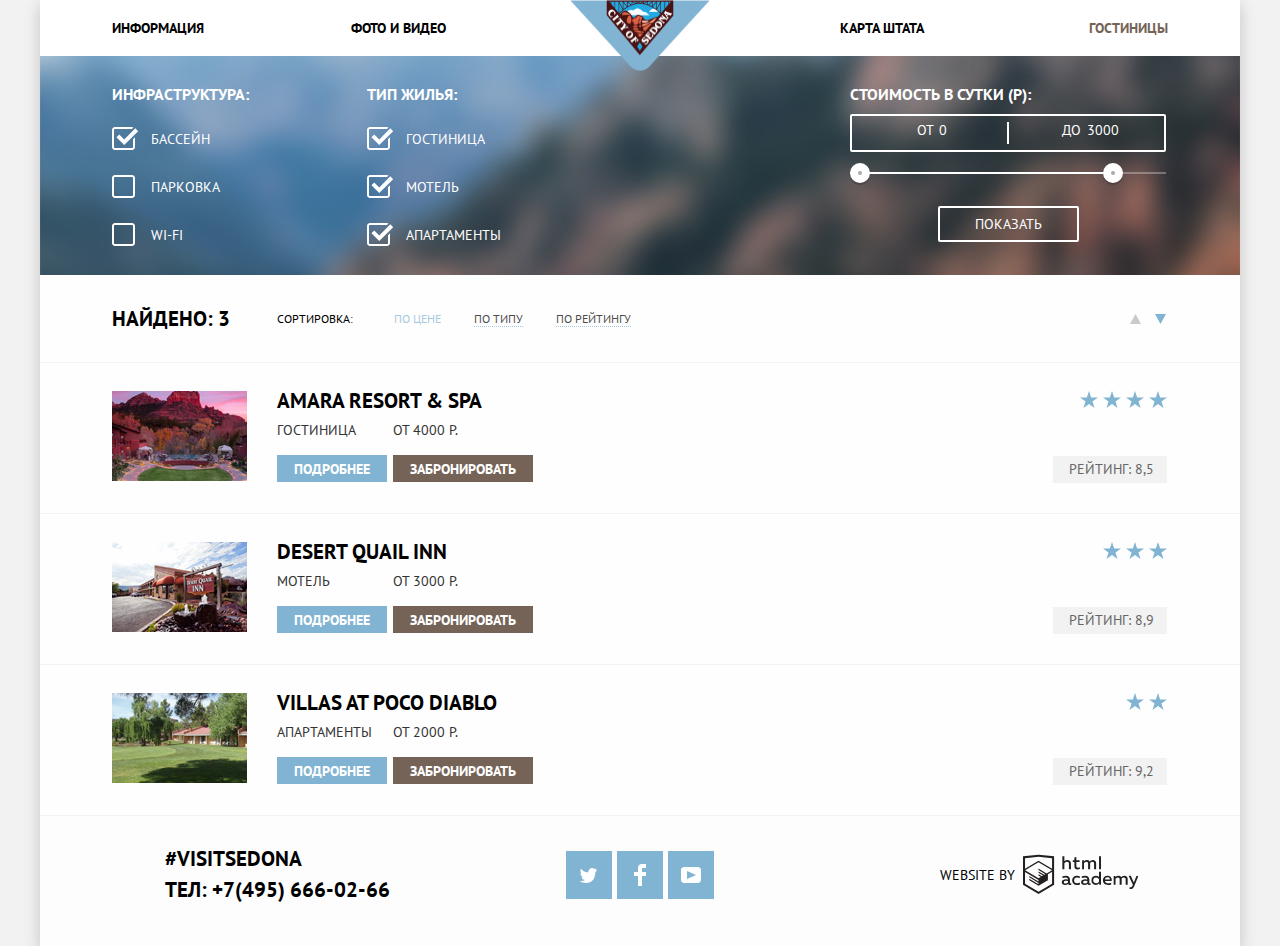
==== commit 84bbacce: "базовые" ====
--- a/sedona-hotels.html
+++ b/sedona-hotels.html
@@ -25,88 +25,88 @@
         <h1 class="visually-hidden">Гостиницы Седоны</h1>
         <section class="filter-form">
           <h2 class="visually-hidden">Фильтр гостиниц</h2>
-            <form action="sedona-hotels.html" method="get">
-              <fieldset>
-                <legend>Инфраструктура:</legend>
-                <div class="filter-item">
-                  <label for="pool" class="form-checkbox">Бассейн
-                    <input id="pool" type="checkbox" name="pool" class="visually-hidden" checked>
-                    <span class="checkbox-indicator"></span>
-                  </label>
-                </div>
-                <div class="filter-item">
+          <form action="sedona-hotels.html" method="get">
+            <fieldset>
+              <legend>Инфраструктура:</legend>
+              <div class="filter-item">
+                <label for="pool" class="form-checkbox">Бассейн
+                  <input id="pool" type="checkbox" name="pool" class="visually-hidden" checked>
+                  <span class="checkbox-indicator"></span>
+                </label>
+              </div>
+              <div class="filter-item">
                 <label for="parking" class="form-checkbox">Парковка
                   <input id="parking" type="checkbox" class="visually-hidden" name="parking">
                   <span class="checkbox-indicator"></span>
                 </label>
-                </div>
-                <div class="filter-item">
+              </div>
+              <div class="filter-item">
                 <label for="wi-fi" class="form-checkbox">Wi-Fi
-                    <input id="wi-fi" type="checkbox" class="visually-hidden" name="wi-fi">
-                    <span class="checkbox-indicator"></span>
-                </label>
-                </div>
-              </fieldset>
-              <fieldset>
-                <legend>Тип жилья:</legend>
-                <div class="filter-item">
+                  <input id="wi-fi" type="checkbox" class="visually-hidden" name="wi-fi">
+                  <span class="checkbox-indicator"></span>
+                </label>
+              </div>
+            </fieldset>
+            <fieldset>
+              <legend>Тип жилья:</legend>
+              <div class="filter-item">
                 <label for="hotel" class="form-checkbox">Гостиница
                   <input id="hotel" type="checkbox" class="visually-hidden" name="hotel" checked>
                   <span class="checkbox-indicator"></span>
                 </label>
-                </div>
-                <div class="filter-item">
+              </div>
+              <div class="filter-item">
                 <label for="motel" class="form-checkbox">Мотель
                   <input id="motel" type="checkbox" class="visually-hidden" name="motel" checked>
                   <span class="checkbox-indicator"></span>
                 </label>
-                </div>
-                <div class="filter-item">
+              </div>
+              <div class="filter-item">
                 <label for="apartments" class="form-checkbox">Апартаменты
                   <input id="apartments" type="checkbox" class="visually-hidden" name="apartments" checked>
                   <span class="checkbox-indicator"></span>
                 </label>
-                </div>
-              </fieldset>
-              <div class="filter-range">
-                <div class="filter-range-title">
-                  Стоимость в сутки (р):
-                </div>
-                <div class="price-controls">
-                  <label class="min-price" for="initial-number">от <input id="initial-number" type="number" name="initial-number" value="0">
-                  </label>
-                  <label class="max-price" for="finite-number">до <input id="finite-number" type="number" name="finite-number" value="3000">
-                  </label>
-                </div>
-                <div class="range-controls">
-                  <div class="scale">
-                    <div class="bar"></div>
-                  </div>
-                  <div class="range-toggle range-toggle-min"></div>
-                  <div class="range-toggle range-toggle-max"></div>
-                </div>
-                <button class="btn-transparent" type="submit">Показать</button>
-              </div>
-            </form>
+              </div>
+            </fieldset>
+            <div class="filter-range">
+              <div class="filter-range-title">
+                Стоимость в сутки (р):
+              </div>
+              <div class="price-controls">
+                <label class="min-price" for="initial-number">от <input id="initial-number" type="number" name="initial-number" value="0"></label>
+                <label class="max-price" for="finite-number">до <input id="finite-number" type="number" name="finite-number" value="3000"></label>
+              </div>
+              <div class="range-controls">
+                <div class="scale">
+                  <div class="bar"></div>
+                </div>
+                <div class="range-toggle range-toggle-min"></div>
+                <div class="range-toggle range-toggle-max"></div>
+              </div>
+              <button class="btn-transparent" type="submit">Показать</button>
+            </div>
+          </form>
         </section>
         <section class ="results"> <!-- результаты поиска и сортировка -->
           <h3>Найдено: 3</h3>
-              <h4>Сортировка:</h4>
-              <ul class="sorting-list">
-                <li><a class="sort-selected">По цене</a></li>
-                <li><a href="#">По типу</a></li>
-                <li><a href="#">По рейтингу</a></li>
-              </ul>
+          <h4>Сортировка:</h4>
+          <ul class="sorting-list">
+            <li><a class="sort-selected">По цене</a></li>
+            <li><a href="#">По типу</a></li>
+            <li><a href="#">По рейтингу</a></li>
+          </ul>
           <div class="sorting-buttons">
             <a class="sorting-item" href="#">
               <span class="visually-hidden">сортировка от наименьшего к наибольшему</span>
               <svg xmlns="http://www.w3.org/2000/svg" width="11" height="10" viewBox="0 0 11 10">
-                <path fill="#cacaca" d="M5.5 0L0 10h11z"/></svg>
-              </a>
+                <path fill="#cacaca" d="M5.5 0L0 10h11z"/>
+              </svg>
+            </a>
             <a class="sorting-item sorting-item-selected" href="#">
               <span class="visually-hidden">сортировка от наибольшего к наименьшему</span>
               <svg xmlns="http://www.w3.org/2000/svg" width="11" height="10" viewBox="0 0 11 10">
-                  <path fill="#cacaca" d="M5.5 10L0 0h11"/></svg>
+                <path fill="#cacaca" d="M5.5 10L0 0h11"/>
+              </svg>
             </a>
           </div>
         </section>
@@ -143,20 +143,20 @@
             <figure>
               <a href="#"><img src="img/content/hotel-desert.jpg" width="135" height="90" alt="Desert Quail Inn"></a>
             </figure>
-              <div class="description-hotel">
-                <h3><a class="name-hotel" href="#">Desert Quail Inn</a></h3>
-                  <div class="columns-container">  <!-- общий флекс-контейнер -->
-                    <div class="column-1">
-                      <p class="type-hotel">Мотель</p>
-                      <a class="blue-button blue-button-detail" href="#">Подробнее</a>
-                    </div>
-                    <div class="column-2">
-                      <p class="price">от 3000 р.</p>
-                      <a class="brown-button" type="button">Забронировать</a>
-                    </div>
-                  </div>
-              </div>
-              <div class="rating">
+            <div class="description-hotel">
+              <h3><a class="name-hotel" href="#">Desert Quail Inn</a></h3>
+              <div class="columns-container">  <!-- общий флекс-контейнер -->
+                <div class="column-1">
+                  <p class="type-hotel">Мотель</p>
+                  <a class="blue-button blue-button-detail" href="#">Подробнее</a>
+                </div>
+                <div class="column-2">
+                  <p class="price">от 3000 р.</p>
+                  <a class="brown-button" type="button">Забронировать</a>
+                </div>
+              </div>
+            </div>
+            <div class="rating">
                 <ul aria-label="3 звезды">
                   <li><svg xmlns="http://www.w3.org/2000/svg" width="18" height="17" viewBox="0 0 18 17"><path fill="#81B3D2" d="M9.002 0l2.126 6.494h6.877l-5.564 4.012L14.566 17l-5.564-4.013L3.438 17l2.126-6.494L0 6.494h6.878z"/></svg></li>
                   <li><svg xmlns="http://www.w3.org/2000/svg" width="18" height="17" viewBox="0 0 18 17"><path fill="#81B3D2" d="M9.002 0l2.126 6.494h6.877l-5.564 4.012L14.566 17l-5.564-4.013L3.438 17l2.126-6.494L0 6.494h6.878z"/></svg></li>
@@ -171,7 +171,7 @@
             </figure>
             <div class="description-hotel">
               <h3><a class="name-hotel" href="#">Villas at Poco Diablo</a></h3>
-                <div class="columns-container">  <!-- общий флекс-контейнер -->
+              <div class="columns-container">  <!-- общий флекс-контейнер -->
                   <div class="column-1">
                     <p class="type-hotel">Апартаменты</p>
                     <a class="blue-button blue-button-detail" href="#">Подробнее</a>
@@ -182,62 +182,60 @@
                   </div>
                 </div>
             </div>
-              <div class="rating">
-                <ul aria-label="2 звезды">
-                  <li><svg xmlns="http://www.w3.org/2000/svg" width="18" height="17" viewBox="0 0 18 17"><path fill="#81B3D2" d="M9.002 0l2.126 6.494h6.877l-5.564 4.012L14.566 17l-5.564-4.013L3.438 17l2.126-6.494L0 6.494h6.878z"/></svg></li>
-                  <li><svg xmlns="http://www.w3.org/2000/svg" width="18" height="17" viewBox="0 0 18 17"><path fill="#81B3D2" d="M9.002 0l2.126 6.494h6.877l-5.564 4.012L14.566 17l-5.564-4.013L3.438 17l2.126-6.494L0 6.494h6.878z"/></svg></li>
-                </ul>
-                <p class="rating-nmb">Рейтинг: 9,2</p>
-              </div>
+            <div class="rating">
+              <ul aria-label="2 звезды">
+                <li><svg xmlns="http://www.w3.org/2000/svg" width="18" height="17" viewBox="0 0 18 17"><path fill="#81B3D2" d="M9.002 0l2.126 6.494h6.877l-5.564 4.012L14.566 17l-5.564-4.013L3.438 17l2.126-6.494L0 6.494h6.878z"/></svg></li>
+                <li><svg xmlns="http://www.w3.org/2000/svg" width="18" height="17" viewBox="0 0 18 17"><path fill="#81B3D2" d="M9.002 0l2.126 6.494h6.877l-5.564 4.012L14.566 17l-5.564-4.013L3.438 17l2.126-6.494L0 6.494h6.878z"/></svg></li>
+              </ul>
+              <p class="rating-nmb">Рейтинг: 9,2</p>
+            </div>
           </article>
-
         </section>
       </main>
       <footer class="main-footer">
-          <p class="footer-contacts">
-            <span>#visitSEDONA</span> 
-            <a href="tel:+74956660266">Тел: +7(495) 666-02-66</a>
-          </p>
-            <ul class="footer-social-list">
-              <li>
-                <a class="social-button" href="#">
-                  <span class="visually-hidden">Twitter</span>
-                  <svg xmlns="http://www.w3.org/2000/svg" xmlns:xlink="http://www.w3.org/1999/xlink" width="17" height="15" viewBox="0 0 17 15">
-                      <image width="17" height="15"/>
-                      <path fill="#FFF" d="M10.95.144c1.685-.496 2.984.27 3.577 1.179.673-.231 1.331-.481 2.011-.708a2.345 2.345 0 0 1-.857 1.768c.685.17 1.304-.491 1.304-.491-.169 1-1.006 1.788-1.563 2.024-.231 6.75-3.175 11.217-10.077 11.082h-.446c-.41 0-4.164-.46-4.898-1.887 2.271.196 3.893-.422 4.693-1.177-.96-.3-2.679-.477-2.979-2.95.349.106.564.228 1.19.119C1.705 8.247.374 7.53.448 5.33c.285.328 1.067.536 1.34.472C1.085 5.561-.182 2.442.894.85c1.818 1.854 3.735 3.606 7.152 3.773C8.254 2.33 9.183.793 10.95.144z"/>
-                  </svg>
-                </a>
-              </li>
-              <li>
-                <a class="social-button" href="#">
-                  <span class="visually-hidden">Facebook</span>
-                  <svg xmlns="http://www.w3.org/2000/svg" width="12" height="22" viewBox="0 0 12 22">
-                    <path fill="#FFF" d="M12 4V0H8a4 4 0 0 0-4 4v4H0v4h4v10h4V12h4V8H8V4h4z"/>
-                  </svg>
-                </a>
-              </li>
-              <li>
-                <a class="social-button" href="#">
-                  <span class="visually-hidden">YouTube</span>
-                  <svg xmlns="http://www.w3.org/2000/svg" xmlns:xlink="http://www.w3.org/1999/xlink" width="20" height="16" viewBox="0 0 20 16">
-                    <image width="20" height="16" />
-                    <path fill="#FFF" d="M17 0H3C1.35 0 0 1.35 0 3v10c0 1.65 1.35 3 3 3h14c1.65 0 3-1.35 3-3V3c0-1.65-1.35-3-3-3zM6.027 11.998V4.002L15.014 8l-8.987 3.998z"/>
-                  </svg>
-                </a>
-              </li>
-            </ul>
-          <p class="footer-copyright">
-            <span>
-              Website by
-            </span>
-            <a class="footer-copyright-link" href="https://htmlacademy.ru/intensive/htmlcss" target="_blank">
-              <!-- <img src="img/logo/logo-htmla.svg" width ="115" height="41" alt="HTML-Academia"> -->
-              <span class="visually-hidden">HTML-Academia</span>
-              <svg xmlns="http://www.w3.org/2000/svg" data-name="Layer 1" width="115" height="41" viewBox="0 0 113 39">
-                  <path fill="#231f20" d="M46.84 28.22a2.07 2.07 0 0 0 .58-.11v1.4a3.41 3.41 0 0 1-1.24.22 1.75 1.75 0 0 1-1.75-1 5.08 5.08 0 0 1-3.3 1.13c-1.59 0-3.06-.87-3.06-2.68 0-2.24 2.08-2.93 3.9-2.93a11.63 11.63 0 0 1 2.28.26v-.31c0-1.09-.8-1.86-2.3-1.86a7.79 7.79 0 0 0-3.15.67v-1.79a10.72 10.72 0 0 1 3.35-.58c2.48 0 4 1.18 4 3.83v3.14a.57.57 0 0 0 .69.61zm-6.76-1.19a1.42 1.42 0 0 0 1.64 1.29 3.56 3.56 0 0 0 2.53-1v-1.51a10.21 10.21 0 0 0-1.9-.22c-1.1.01-2.27.35-2.27 1.45zM53.06 20.62a5.29 5.29 0 0 1 2.7.67v1.79a4.28 4.28 0 0 0-2.42-.73 2.89 2.89 0 1 0 0 5.76 5.26 5.26 0 0 0 2.55-.67v1.8a6.58 6.58 0 0 1-2.9.6 4.42 4.42 0 0 1-4.72-4.54 4.54 4.54 0 0 1 4.79-4.68zM65.84 28.22a2.07 2.07 0 0 0 .58-.11v1.4a3.41 3.41 0 0 1-1.24.22 1.75 1.75 0 0 1-1.75-1 5.08 5.08 0 0 1-3.3 1.13c-1.59 0-3.06-.87-3.06-2.68 0-2.24 2.08-2.93 3.9-2.93a11.63 11.63 0 0 1 2.28.26v-.31c0-1.09-.8-1.86-2.3-1.86a7.79 7.79 0 0 0-3.15.67v-1.79a10.72 10.72 0 0 1 3.35-.58c2.48 0 4 1.18 4 3.83v3.14a.57.57 0 0 0 .69.61zm-6.76-1.19a1.42 1.42 0 0 0 1.64 1.29 3.56 3.56 0 0 0 2.53-1v-1.51a10.21 10.21 0 0 0-1.9-.22c-1.11.01-2.27.35-2.27 1.45zM76.67 16.85v12.76h-1.76v-1.39a4.07 4.07 0 0 1-3.35 1.62 4.62 4.62 0 0 1 0-9.22 4 4 0 0 1 3.15 1.37v-5.14h2zm-4.76 5.48a2.9 2.9 0 0 0 0 5.8 3 3 0 0 0 2.79-1.84v-2.13a3.06 3.06 0 0 0-2.79-1.83zM82.99 20.62c3.48 0 4.68 2.81 4.12 5.34h-6.58c.22 1.57 1.75 2.22 3.35 2.22a6.41 6.41 0 0 0 2.77-.62v1.68a7.5 7.5 0 0 1-3.14.6c-2.68 0-5-1.53-5-4.61a4.39 4.39 0 0 1 4.48-4.61zm.09 1.62a2.39 2.39 0 0 0-2.57 2.26h4.85a2.06 2.06 0 0 0-2.28-2.26zM89.1 29.61v-8.75h1.73v1.09a4 4 0 0 1 2.92-1.33 3 3 0 0 1 2.73 1.4 4.33 4.33 0 0 1 3.06-1.4 3.21 3.21 0 0 1 3.32 3.52v5.47h-2V24.2a1.67 1.67 0 0 0-1.73-1.84 2.94 2.94 0 0 0-2.17 1.18V29.61h-2V24.2a1.67 1.67 0 0 0-1.73-1.84 3.11 3.11 0 0 0-2.32 1.35v5.91h-2zM111.47 20.86h2l-4.1 9.93c-.95 2.28-2.19 3-3.52 3a5 5 0 0 1-1.15-.15v-1.66a3 3 0 0 0 .89.13c.95 0 1.66-.67 2.17-2l.18-.44-4.16-8.82h2.13l3 6.6zM40.66 1.53v5a4 4 0 0 1 2.83-1.2A3.41 3.41 0 0 1 47.1 8.9v5.41h-2V9.15a1.9 1.9 0 0 0-2-2.1 3.08 3.08 0 0 0-2.44 1.46v5.8h-2V1.53h2zM52.43 2.42v3.12h3.17v1.71h-3.17v4c0 1.15.53 1.53 1.66 1.53a4.71 4.71 0 0 0 1.77-.35v1.68a7.14 7.14 0 0 1-2.35.38 2.68 2.68 0 0 1-3-2.88V7.23h-1.6V5.52h1.57V2.88zM58.1 14.29V5.54h1.73v1.09a4 4 0 0 1 2.92-1.33 3 3 0 0 1 2.73 1.4 4.33 4.33 0 0 1 3.06-1.4 3.21 3.21 0 0 1 3.32 3.52v5.47h-2V8.88a1.67 1.67 0 0 0-1.73-1.84 2.94 2.94 0 0 0-2.17 1.18V14.29h-2V8.88a1.67 1.67 0 0 0-1.73-1.84 3.11 3.11 0 0 0-2.32 1.35v5.91h-2zM74.72 1.52h1.95v12.76h-1.95zM15.44.02h-.16L0 1.62v28l15.28 9.09 15.28-9.09v-28zm13.12 28.45l-13.28 7.9L2 28.47V16.99l13.22 7.87v1.43l-9.07-5.4v1.38l9.11 5.47v1.46l-9.1-5.42v1.38l9.11 5.47 9.19-5.5V19.22l4.1-2.45v11.67zm0-13.16l-3.65 2.14-1.68 1-8-4.76v1.38l6.84 4.07h-.06l-.15.09-1 .57-5.64-3.36v1.38l4.45 2.65-1.05.7-3.36-2v1.38l2.21 1.3-2.25 1.35-13.16-7.82 13.17-7.92zm0-1.39L15.21 6.05l-13.2 7.86V3.41l13.28-1.39 13.28 1.39v10.51z"/>
-              </svg>
-            </a>
-          </p>
+        <p class="footer-contacts">
+          <span>#visitSEDONA</span>
+          <a href="tel:+74956660266">Тел: +7(495) 666-02-66</a>
+        </p>
+        <ul class="footer-social-list">
+          <li>
+            <a class="social-button" href="#">
+              <span class="visually-hidden">Twitter</span>
+              <svg xmlns="http://www.w3.org/2000/svg" xmlns:xlink="http://www.w3.org/1999/xlink" width="17" height="15" viewBox="0 0 17 15">
+                <image width="17" height="15"/>
+                <path fill="#FFF" d="M10.95.144c1.685-.496 2.984.27 3.577 1.179.673-.231 1.331-.481 2.011-.708a2.345 2.345 0 0 1-.857 1.768c.685.17 1.304-.491 1.304-.491-.169 1-1.006 1.788-1.563 2.024-.231 6.75-3.175 11.217-10.077 11.082h-.446c-.41 0-4.164-.46-4.898-1.887 2.271.196 3.893-.422 4.693-1.177-.96-.3-2.679-.477-2.979-2.95.349.106.564.228 1.19.119C1.705 8.247.374 7.53.448 5.33c.285.328 1.067.536 1.34.472C1.085 5.561-.182 2.442.894.85c1.818 1.854 3.735 3.606 7.152 3.773C8.254 2.33 9.183.793 10.95.144z"/>
+              </svg>
+            </a>
+          </li>
+          <li>
+            <a class="social-button" href="#">
+              <span class="visually-hidden">Facebook</span>
+              <svg xmlns="http://www.w3.org/2000/svg" width="12" height="22" viewBox="0 0 12 22">
+                <path fill="#FFF" d="M12 4V0H8a4 4 0 0 0-4 4v4H0v4h4v10h4V12h4V8H8V4h4z"/>
+              </svg>
+            </a>
+          </li>
+          <li>
+            <a class="social-button" href="#">
+              <span class="visually-hidden">YouTube</span>
+              <svg xmlns="http://www.w3.org/2000/svg" xmlns:xlink="http://www.w3.org/1999/xlink" width="20" height="16" viewBox="0 0 20 16">
+                <image width="20" height="16" />
+                <path fill="#FFF" d="M17 0H3C1.35 0 0 1.35 0 3v10c0 1.65 1.35 3 3 3h14c1.65 0 3-1.35 3-3V3c0-1.65-1.35-3-3-3zM6.027 11.998V4.002L15.014 8l-8.987 3.998z"/>
+              </svg>
+            </a>
+          </li>
+        </ul>
+        <p class="footer-copyright">
+          <span>
+            Website by
+          </span>
+          <a class="footer-copyright-link" href="https://htmlacademy.ru/intensive/htmlcss" target="_blank">
+            <span class="visually-hidden">HTML-Academia</span>
+            <svg xmlns="http://www.w3.org/2000/svg" data-name="Layer 1" width="115" height="41" viewBox="0 0 113 39">
+                <path fill="#231f20" d="M46.84 28.22a2.07 2.07 0 0 0 .58-.11v1.4a3.41 3.41 0 0 1-1.24.22 1.75 1.75 0 0 1-1.75-1 5.08 5.08 0 0 1-3.3 1.13c-1.59 0-3.06-.87-3.06-2.68 0-2.24 2.08-2.93 3.9-2.93a11.63 11.63 0 0 1 2.28.26v-.31c0-1.09-.8-1.86-2.3-1.86a7.79 7.79 0 0 0-3.15.67v-1.79a10.72 10.72 0 0 1 3.35-.58c2.48 0 4 1.18 4 3.83v3.14a.57.57 0 0 0 .69.61zm-6.76-1.19a1.42 1.42 0 0 0 1.64 1.29 3.56 3.56 0 0 0 2.53-1v-1.51a10.21 10.21 0 0 0-1.9-.22c-1.1.01-2.27.35-2.27 1.45zM53.06 20.62a5.29 5.29 0 0 1 2.7.67v1.79a4.28 4.28 0 0 0-2.42-.73 2.89 2.89 0 1 0 0 5.76 5.26 5.26 0 0 0 2.55-.67v1.8a6.58 6.58 0 0 1-2.9.6 4.42 4.42 0 0 1-4.72-4.54 4.54 4.54 0 0 1 4.79-4.68zM65.84 28.22a2.07 2.07 0 0 0 .58-.11v1.4a3.41 3.41 0 0 1-1.24.22 1.75 1.75 0 0 1-1.75-1 5.08 5.08 0 0 1-3.3 1.13c-1.59 0-3.06-.87-3.06-2.68 0-2.24 2.08-2.93 3.9-2.93a11.63 11.63 0 0 1 2.28.26v-.31c0-1.09-.8-1.86-2.3-1.86a7.79 7.79 0 0 0-3.15.67v-1.79a10.72 10.72 0 0 1 3.35-.58c2.48 0 4 1.18 4 3.83v3.14a.57.57 0 0 0 .69.61zm-6.76-1.19a1.42 1.42 0 0 0 1.64 1.29 3.56 3.56 0 0 0 2.53-1v-1.51a10.21 10.21 0 0 0-1.9-.22c-1.11.01-2.27.35-2.27 1.45zM76.67 16.85v12.76h-1.76v-1.39a4.07 4.07 0 0 1-3.35 1.62 4.62 4.62 0 0 1 0-9.22 4 4 0 0 1 3.15 1.37v-5.14h2zm-4.76 5.48a2.9 2.9 0 0 0 0 5.8 3 3 0 0 0 2.79-1.84v-2.13a3.06 3.06 0 0 0-2.79-1.83zM82.99 20.62c3.48 0 4.68 2.81 4.12 5.34h-6.58c.22 1.57 1.75 2.22 3.35 2.22a6.41 6.41 0 0 0 2.77-.62v1.68a7.5 7.5 0 0 1-3.14.6c-2.68 0-5-1.53-5-4.61a4.39 4.39 0 0 1 4.48-4.61zm.09 1.62a2.39 2.39 0 0 0-2.57 2.26h4.85a2.06 2.06 0 0 0-2.28-2.26zM89.1 29.61v-8.75h1.73v1.09a4 4 0 0 1 2.92-1.33 3 3 0 0 1 2.73 1.4 4.33 4.33 0 0 1 3.06-1.4 3.21 3.21 0 0 1 3.32 3.52v5.47h-2V24.2a1.67 1.67 0 0 0-1.73-1.84 2.94 2.94 0 0 0-2.17 1.18V29.61h-2V24.2a1.67 1.67 0 0 0-1.73-1.84 3.11 3.11 0 0 0-2.32 1.35v5.91h-2zM111.47 20.86h2l-4.1 9.93c-.95 2.28-2.19 3-3.52 3a5 5 0 0 1-1.15-.15v-1.66a3 3 0 0 0 .89.13c.95 0 1.66-.67 2.17-2l.18-.44-4.16-8.82h2.13l3 6.6zM40.66 1.53v5a4 4 0 0 1 2.83-1.2A3.41 3.41 0 0 1 47.1 8.9v5.41h-2V9.15a1.9 1.9 0 0 0-2-2.1 3.08 3.08 0 0 0-2.44 1.46v5.8h-2V1.53h2zM52.43 2.42v3.12h3.17v1.71h-3.17v4c0 1.15.53 1.53 1.66 1.53a4.71 4.71 0 0 0 1.77-.35v1.68a7.14 7.14 0 0 1-2.35.38 2.68 2.68 0 0 1-3-2.88V7.23h-1.6V5.52h1.57V2.88zM58.1 14.29V5.54h1.73v1.09a4 4 0 0 1 2.92-1.33 3 3 0 0 1 2.73 1.4 4.33 4.33 0 0 1 3.06-1.4 3.21 3.21 0 0 1 3.32 3.52v5.47h-2V8.88a1.67 1.67 0 0 0-1.73-1.84 2.94 2.94 0 0 0-2.17 1.18V14.29h-2V8.88a1.67 1.67 0 0 0-1.73-1.84 3.11 3.11 0 0 0-2.32 1.35v5.91h-2zM74.72 1.52h1.95v12.76h-1.95zM15.44.02h-.16L0 1.62v28l15.28 9.09 15.28-9.09v-28zm13.12 28.45l-13.28 7.9L2 28.47V16.99l13.22 7.87v1.43l-9.07-5.4v1.38l9.11 5.47v1.46l-9.1-5.42v1.38l9.11 5.47 9.19-5.5V19.22l4.1-2.45v11.67zm0-13.16l-3.65 2.14-1.68 1-8-4.76v1.38l6.84 4.07h-.06l-.15.09-1 .57-5.64-3.36v1.38l4.45 2.65-1.05.7-3.36-2v1.38l2.21 1.3-2.25 1.35-13.16-7.82 13.17-7.92zm0-1.39L15.21 6.05l-13.2 7.86V3.41l13.28-1.39 13.28 1.39v10.51z"/>
+            </svg>
+          </a>
+        </p>
       </footer>
     </div>
   </body>
--- a/css/style.css
+++ b/css/style.css
@@ -191,7 +191,7 @@
   color: #333333;
 }
 
-                                  /* преимущества Седоны  */
+/* преимущества Седоны  */
 .reasons-list {
   padding: 0;
   margin: 0;
@@ -209,8 +209,8 @@
   background-color: #81b3d2;
 }
 
-
-.description-column {          /* первая большая причина */
+/* первая большая причина */
+.description-column {
   margin: 0;
   line-height: 21px;
   color: #ffffff;
@@ -400,7 +400,7 @@
   align-items: center;
 }
 
-.search-form-item input{
+.search-form-item input {
   padding: 0;
   width: 298px;
   margin-left: auto;
@@ -483,7 +483,7 @@
   align-items: center;
 }
 
-.people-counter input{
+.people-counter input {
   padding: 0;
   width: 36px;
   height: 34px;
@@ -626,9 +626,8 @@
   padding: 0;
   margin-top: 5px;
   display: flex;
-  width: 241px;
+  width: 250px;
   flex-wrap: wrap;
-  justify-content: space-between;
 }
 
 .social-button {
@@ -639,6 +638,7 @@
   justify-content: center;
   background-color: #81b3d2;
   margin-bottom: 5px;
+  margin-right: 5px;
 }
 
 .social-button:hover,
@@ -659,7 +659,7 @@
   align-items: center;
   margin: 0;
   width: 320px;
-  margin-left: 228px;
+  margin-left: 218px;
   text-align: center;
   align-self: center;
 }
@@ -727,9 +727,7 @@
   margin-right: 55px;
 }
 
-                                    /* ЧЕКБОКСЫ */
-
-
+/* ЧЕКБОКСЫ */
 .form-checkbox {
   padding-left: 39px;
   padding-top: 3px;
@@ -767,7 +765,6 @@
 .filter-item {
   margin-bottom: 22px;
 }
-
 
 /* СЛОЖНЫЙ ФИЛЬТР */
 .filter-range {
@@ -851,7 +848,6 @@
   top: -9px;
   width: 4px;
   height: 4px;
-
   background: #ababab;
   border: 8px solid #ffffff;
   border-radius: 50%;
@@ -891,7 +887,6 @@
 }
 
 /* ПОЛОСА С СОРТИРОВКОЙ */
-
 .results {
   background-color: #fefefe;
   display: flex;
@@ -931,8 +926,7 @@
   margin-right: auto;
 }
 
-.results h4{
-  /* margin-left: 5px; */
+.results h4 {
   margin-right: 8px;
 }
 
@@ -1020,13 +1014,11 @@
 .found-hotel figure {
   margin: 0;
   padding-top: 10px;
-  /*margin-top: 30px;*/
 }
 
 .found-hotel h3 {
   margin: 0;
   padding: 0;
-  /*margin-top: 30px;*/
 }
 
 .description-hotel {
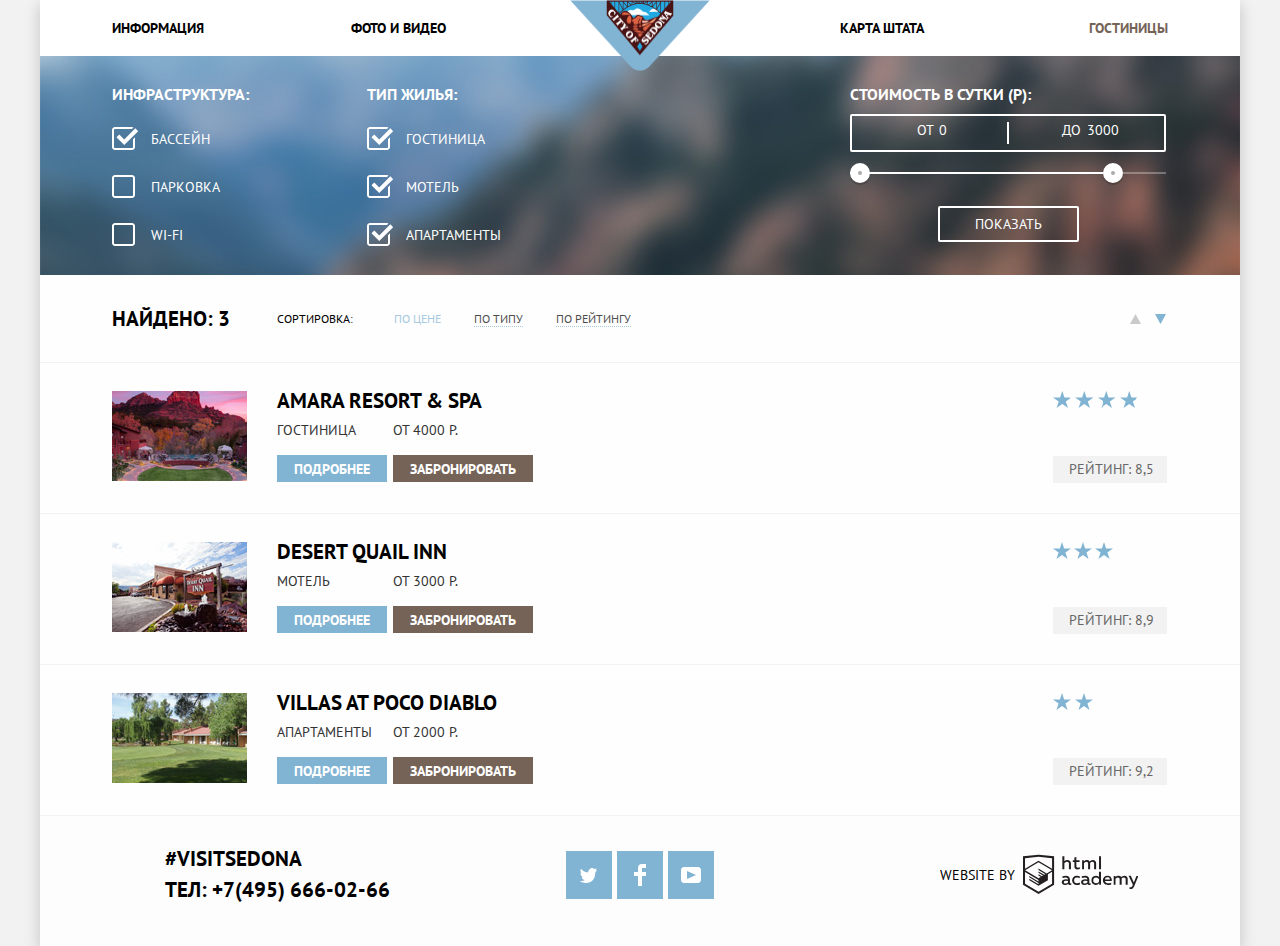
==== commit 3abc0a3b: "Д2 звезды" ====
--- a/sedona-hotels.html
+++ b/sedona-hotels.html
@@ -125,17 +125,12 @@
                 </div>
                 <div class="column-2">
                   <p class="price">от 4000 р.</p>
-                  <a class="brown-button" type="button">Забронировать</a>
+                  <a class="brown-button" href="#">Забронировать</a>
                 </div>
               </div>
             </div>
             <div class="rating">
-              <ul aria-label="4 звезды">
-                <li><svg xmlns="http://www.w3.org/2000/svg" width="18" height="17" viewBox="0 0 18 17"><path fill="#81B3D2" d="M9.002 0l2.126 6.494h6.877l-5.564 4.012L14.566 17l-5.564-4.013L3.438 17l2.126-6.494L0 6.494h6.878z"/></svg></li>
-                <li><svg xmlns="http://www.w3.org/2000/svg" width="18" height="17" viewBox="0 0 18 17"><path fill="#81B3D2" d="M9.002 0l2.126 6.494h6.877l-5.564 4.012L14.566 17l-5.564-4.013L3.438 17l2.126-6.494L0 6.494h6.878z"/></svg></li>
-                <li><svg xmlns="http://www.w3.org/2000/svg" width="18" height="17" viewBox="0 0 18 17"><path fill="#81B3D2" d="M9.002 0l2.126 6.494h6.877l-5.564 4.012L14.566 17l-5.564-4.013L3.438 17l2.126-6.494L0 6.494h6.878z"/></svg></li>
-                <li><svg xmlns="http://www.w3.org/2000/svg" width="18" height="17" viewBox="0 0 18 17"><path fill="#81B3D2" d="M9.002 0l2.126 6.494h6.877l-5.564 4.012L14.566 17l-5.564-4.013L3.438 17l2.126-6.494L0 6.494h6.878z"/></svg></li>
-              </ul>
+              <p class="stars stars-4" aria-label="4 звезды"></p>
               <p class="rating-nmb">Рейтинг: 8,5</p>
             </div>
           </article>
@@ -152,18 +147,14 @@
                 </div>
                 <div class="column-2">
                   <p class="price">от 3000 р.</p>
-                  <a class="brown-button" type="button">Забронировать</a>
+                  <a class="brown-button" href="#">Забронировать</a>
                 </div>
               </div>
             </div>
             <div class="rating">
-                <ul aria-label="3 звезды">
-                  <li><svg xmlns="http://www.w3.org/2000/svg" width="18" height="17" viewBox="0 0 18 17"><path fill="#81B3D2" d="M9.002 0l2.126 6.494h6.877l-5.564 4.012L14.566 17l-5.564-4.013L3.438 17l2.126-6.494L0 6.494h6.878z"/></svg></li>
-                  <li><svg xmlns="http://www.w3.org/2000/svg" width="18" height="17" viewBox="0 0 18 17"><path fill="#81B3D2" d="M9.002 0l2.126 6.494h6.877l-5.564 4.012L14.566 17l-5.564-4.013L3.438 17l2.126-6.494L0 6.494h6.878z"/></svg></li>
-                  <li><svg xmlns="http://www.w3.org/2000/svg" width="18" height="17" viewBox="0 0 18 17"><path fill="#81B3D2" d="M9.002 0l2.126 6.494h6.877l-5.564 4.012L14.566 17l-5.564-4.013L3.438 17l2.126-6.494L0 6.494h6.878z"/></svg></li>
-                </ul>
-                <p class="rating-nmb">Рейтинг: 8,9</p>
-              </div>
+              <p class="stars stars-3" aria-label="3 звезды"></p>
+              <p class="rating-nmb">Рейтинг: 8,9</p>
+            </div>
           </article>
           <article class="found-hotel">
             <figure>
@@ -178,15 +169,12 @@
                   </div>
                   <div class="column-2">
                     <p class="price">от 2000 р.</p>
-                    <a class="brown-button" type="button">Забронировать</a>
+                    <a class="brown-button" href="#">Забронировать</a>
                   </div>
                 </div>
             </div>
             <div class="rating">
-              <ul aria-label="2 звезды">
-                <li><svg xmlns="http://www.w3.org/2000/svg" width="18" height="17" viewBox="0 0 18 17"><path fill="#81B3D2" d="M9.002 0l2.126 6.494h6.877l-5.564 4.012L14.566 17l-5.564-4.013L3.438 17l2.126-6.494L0 6.494h6.878z"/></svg></li>
-                <li><svg xmlns="http://www.w3.org/2000/svg" width="18" height="17" viewBox="0 0 18 17"><path fill="#81B3D2" d="M9.002 0l2.126 6.494h6.877l-5.564 4.012L14.566 17l-5.564-4.013L3.438 17l2.126-6.494L0 6.494h6.878z"/></svg></li>
-              </ul>
+              <p class="stars stars-2" aria-label="2 звезды"></p>
               <p class="rating-nmb">Рейтинг: 9,2</p>
             </div>
           </article>
--- a/css/style.css
+++ b/css/style.css
@@ -148,7 +148,8 @@
   text-align: center;
 }
 
-.mask {
+.welcome-sedona::after {
+  content: "";
   position: absolute;
   background-repeat: no-repeat;
   bottom: 0;
@@ -191,7 +192,7 @@
   color: #333333;
 }
 
-/* преимущества Седоны  */
+/* ПРЕИМУЩЕСТВА СЕДОНЫ */
 .reasons-list {
   padding: 0;
   margin: 0;
@@ -209,7 +210,7 @@
   background-color: #81b3d2;
 }
 
-/* первая большая причина */
+/* ПЕРВАЯ БОЛЬШАЯ ПРИЧИНА */
 .description-column {
   margin: 0;
   line-height: 21px;
@@ -275,13 +276,13 @@
 }
 
 .big-reason-advantages-housing {
-  background-image: url(../img/bg/icon-reason1.svg);
+  background-image: url("../img/bg/icon-reason1.svg");
   background-repeat: no-repeat;
   background-position: top 60px center;
 }
 
 .big-reason-advantages-food {
-  background-image: url(../img/bg/icon-reason3.svg);
+  background-image: url("../img/bg/icon-reason3.svg");
   background-repeat: no-repeat;
   background-position: top 60px center;
 }
@@ -291,7 +292,7 @@
 }
 
 .big-reason-advantages-souvenirs {
-  background-image: url(../img/bg/icon-reason2.svg);
+  background-image: url("../img/bg/icon-reason2.svg");
   background-repeat: no-repeat;
   background-position: top 55px center;
 }
@@ -414,6 +415,7 @@
 
 input[type="text"]::-moz-placeholder {
   color: #000000;
+  opacity: 1;
 }
 
 ::-ms-input-placeholder {
@@ -424,7 +426,7 @@
   color: #000000;
 }
 
-input[type='number'] {
+input[type="number"] {
   -moz-appearance:textfield;
 }
 
@@ -559,7 +561,7 @@
   padding-left: 17px;
   padding-right: 17px;
   padding-top: 4px;
-   padding-bottom: 3px;
+  padding-bottom: 3px;
 }
 
 .blue-button-big {
@@ -686,7 +688,7 @@
 /* Для страницы sedona-hotels*/
 
 .filter-form {
-  background-image: url(../img/bg/filter-background.jpg);
+  background-image: url("../img/bg/filter-background.jpg");
   min-height: 165px;
   background-color: #4a789d;
   background-repeat: no-repeat;
@@ -743,11 +745,11 @@
   width: 27px;
   height: 23px;
   background-repeat: no-repeat;
-  background-image: url(../img/icons/checkbox-off.svg);
+  background-image: url("../img/icons/checkbox-off.svg");
 }
 
 .form-checkbox input[type="checkbox"]:checked + .checkbox-indicator {
-  background-image: url(../img/icons/checkbox-on.svg);
+  background-image: url("../img/icons/checkbox-on.svg");
 }
 
 .form-checkbox input[type="checkbox"]:focus + .checkbox-indicator {
@@ -755,11 +757,11 @@
 }
 
 .form-checkbox input[type="checkbox"]:disabled + .checkbox-indicator {
-  background-image: url(../img/icons/checkbox-off-disabled.svg);
+  background-image: url("../img/icons/checkbox-off-disabled.svg");
 }
 
 .form-checkbox input[type="checkbox"]:checked:disabled + .checkbox-indicator {
-  background-image: url(../img/icons/checkbox-on-disabled.svg);
+  background-image: url("../img/icons/checkbox-on-disabled.svg");
 }
 
 .filter-item {
@@ -803,7 +805,7 @@
 .price-controls label {
   display: inline-block;
   font-size: 14px;
-  vertical-align: center;
+  vertical-align: middle;
   cursor: pointer;
 }
 
@@ -1068,17 +1070,26 @@
   justify-content: space-between;
 }
 
-.rating ul {
-  display: flex;
-  list-style: none;
-  justify-content: flex-end;
-}
-
-.rating li {
-  padding-left: 5px;
-}
-
-.rating p {
+.stars {
+  margin: 0;
+  background-image: url("../img/icons/star.svg");
+  background-repeat: space;
+  min-height: 17px;
+}
+
+.stars-4 {
+  width: 85px;
+}
+
+.stars-3 {
+  width: 60px;
+}
+
+.stars-2 {
+  width: 40px;
+}
+
+.rating-nmb {
   margin: 0;
   background-color: #f2f2f2;
   color: #666666;
@@ -1087,7 +1098,3 @@
   padding-bottom: 3px;
   padding-left: 16px;
 }
-
-.rating-nmb {
-  margin: 0;
-}
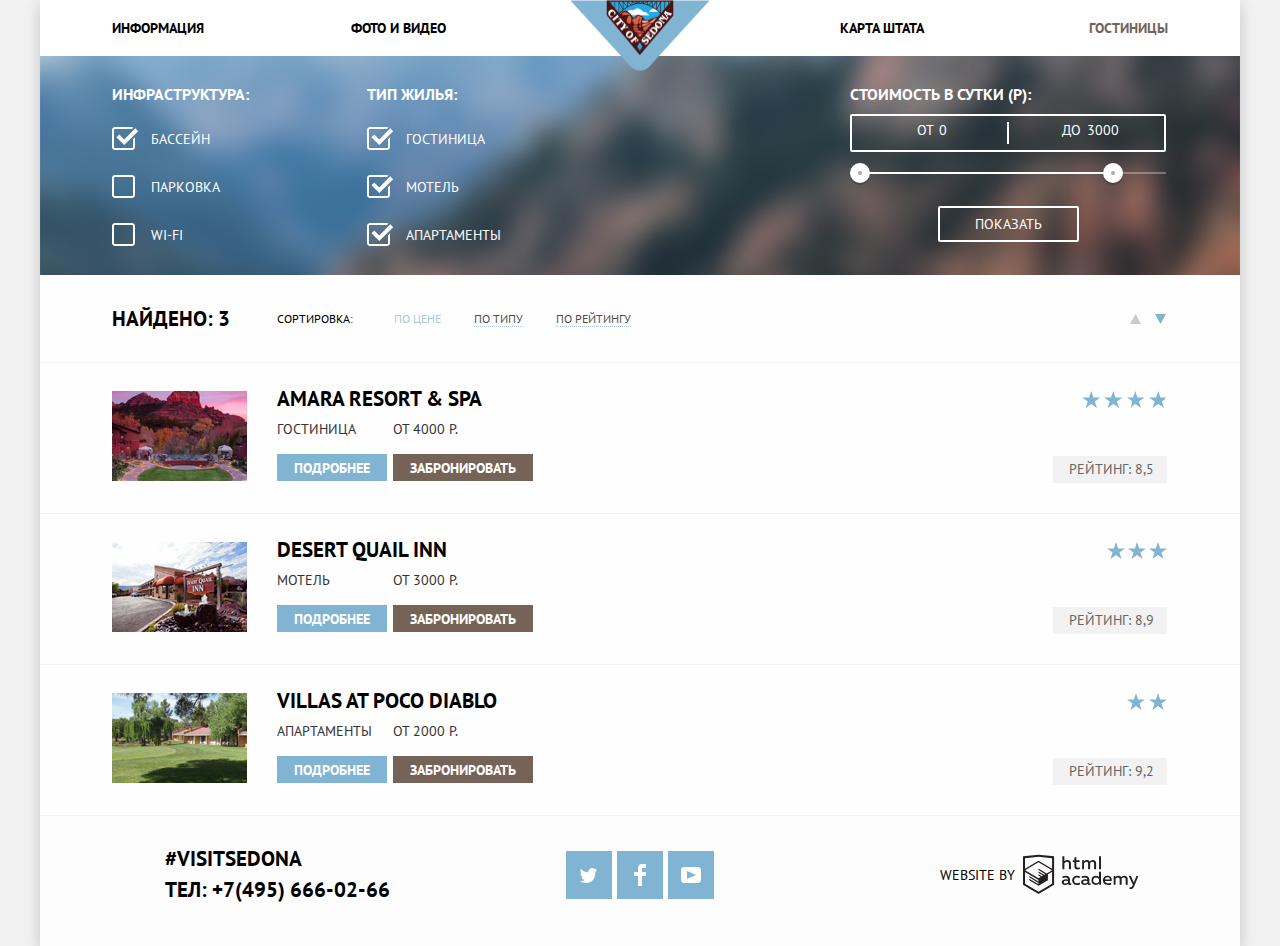
==== commit ece506e6: "исправления формы" ====
--- a/sedona-hotels.html
+++ b/sedona-hotels.html
@@ -226,5 +226,6 @@
         </p>
       </footer>
     </div>
+    <script src="js/form.js"></script>
   </body>
 </html>
--- a/css/style.css
+++ b/css/style.css
@@ -363,13 +363,19 @@
   cursor: pointer;
 }
 
+.search-form-container {
+  position: absolute;
+  z-index: 1;
+  top: 100%;
+  left: 0;
+  right: 0;
+  overflow: hidden;
+}
+
 .search-form {
   margin: 0;
   padding: 0;
-  position: absolute;
-  top: 100%;
-  left: 50%;
-  margin-left: -284px;
+  margin: 0 auto;
   display: flex;
   flex-wrap: wrap;
   align-content: flex-start;
@@ -383,6 +389,51 @@
   width: 458px;
   min-height: 300px;
   box-shadow: 0px 7px 15px 0 rgba(0, 1, 1, 0.15);
+  animation: bounce 0.6s;
+}
+
+.form-hide {
+  display: none;
+}
+
+.form-error {
+  animation: shake 0.6s;
+}
+
+@keyframes bounce {
+  0% {
+    transform: translateY(-800px);
+  }
+
+  50% {
+    transform: translateY(-400px);
+  }
+
+  100% {
+    transform: translateY(0);
+  }
+}
+
+@keyframes shake {
+  0%,
+  100% {
+    transform: translateX(0);
+  }
+
+  10%,
+  30%,
+  50%,
+  70%,
+  90% {
+    transform: translateX(-10px);
+  }
+
+  20%,
+  40%,
+  60%,
+  80% {
+    transform: translateX(10px);
+  }
 }
 
 .search-form input {
@@ -427,7 +478,7 @@
 }
 
 input[type="number"] {
-  -moz-appearance:textfield;
+  -moz-appearance: textfield;
 }
 
 input::-webkit-outer-spin-button,
@@ -580,6 +631,12 @@
 .blue-button:active {
   background-color: #5496bd;
   color: rgba(255, 255, 255, 0.3);
+}
+
+.container iframe {
+  position: absolute;
+  border: none;
+  z-index: 0;
 }
 
 .main-footer {
@@ -1021,6 +1078,8 @@
 .found-hotel h3 {
   margin: 0;
   padding: 0;
+  line-height: 1.24;
+  margin-top: 5px;
 }
 
 .description-hotel {
@@ -1029,12 +1088,13 @@
   margin-left: 30px;
   margin-right: auto;
   margin-bottom: 7px;
-  min-width: 260px;
+  width: 650px;
 }
 
 .columns-container {
   margin: 0;
   padding: 0;
+  margin-top: 7px;
   display: flex;
 }
 
@@ -1074,7 +1134,12 @@
   margin: 0;
   background-image: url("../img/icons/star.svg");
   background-repeat: space;
-  min-height: 17px;
+  height: 17px;
+  margin-left: auto;
+}
+
+.stars-5 {
+  width: 100px;
 }
 
 .stars-4 {
@@ -1087,6 +1152,10 @@
 
 .stars-2 {
   width: 40px;
+}
+
+.stars-1 {
+  width: 20px;
 }
 
 .rating-nmb {
